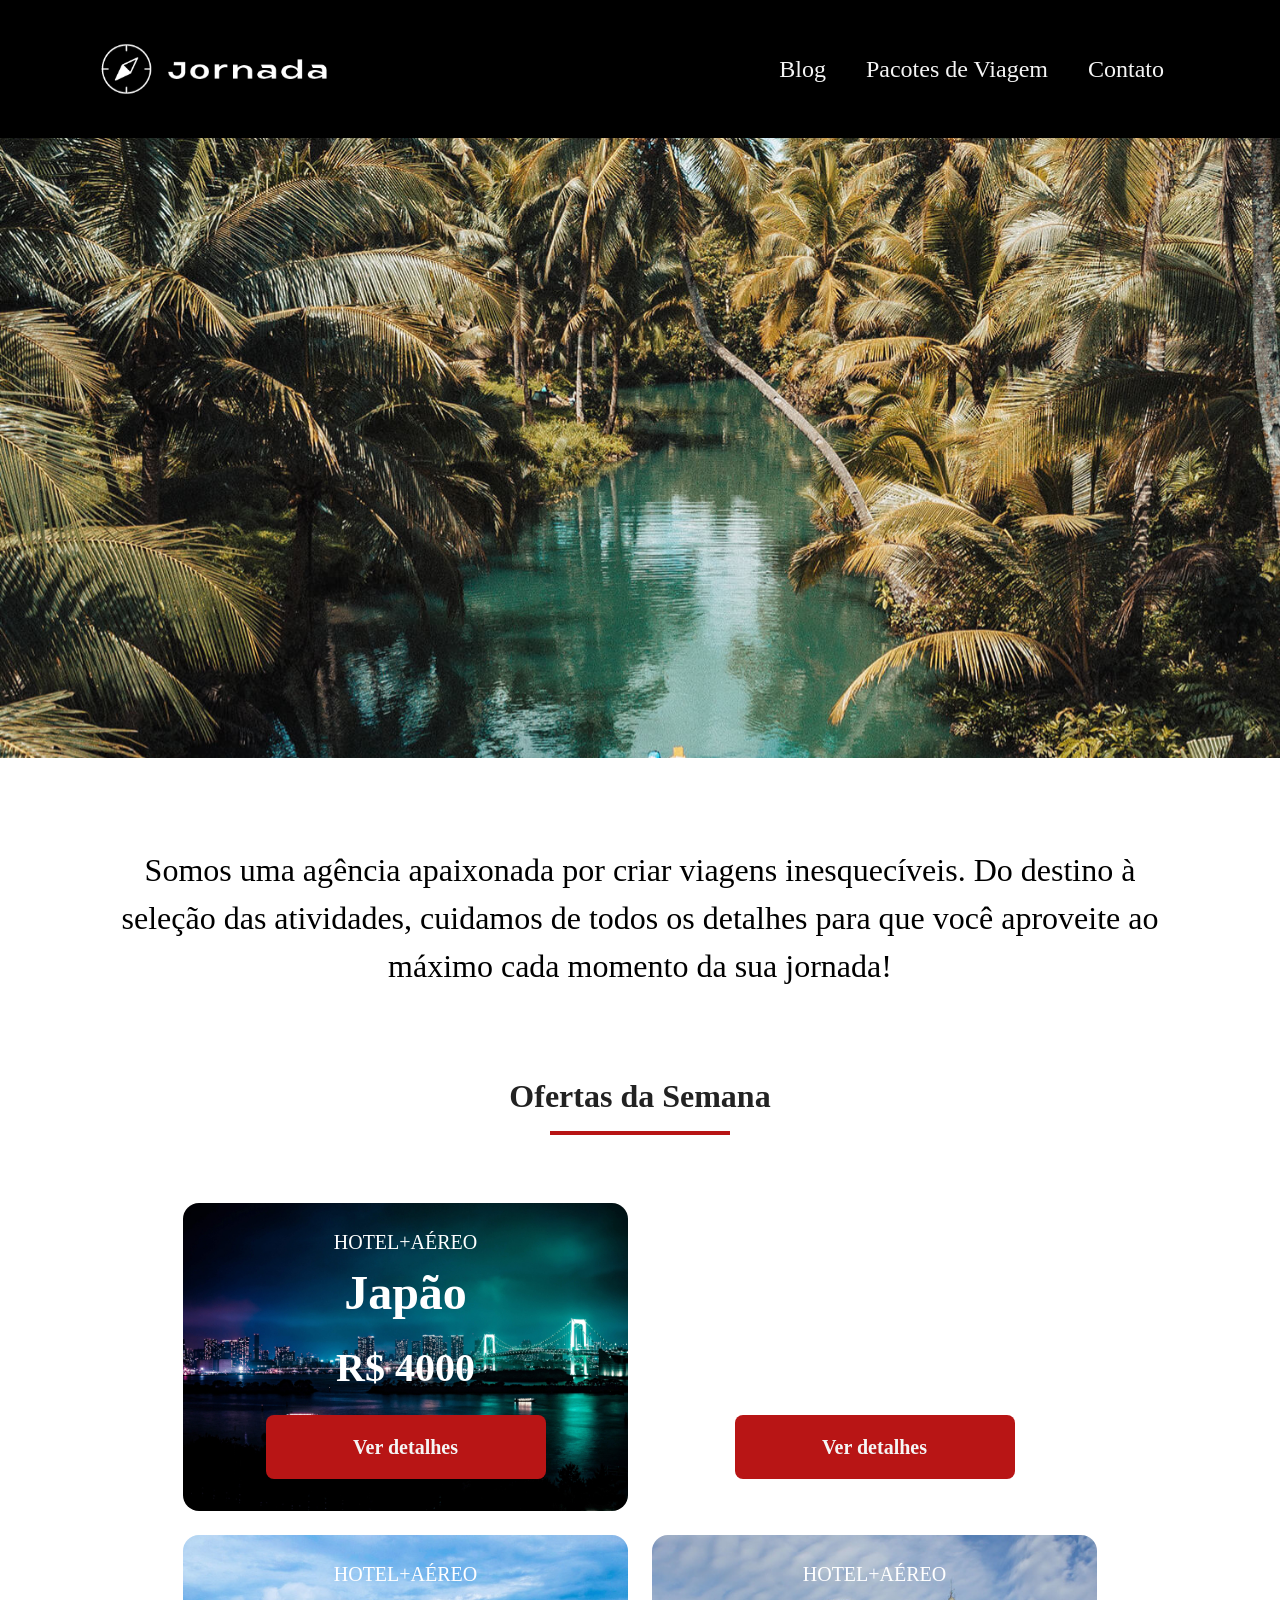
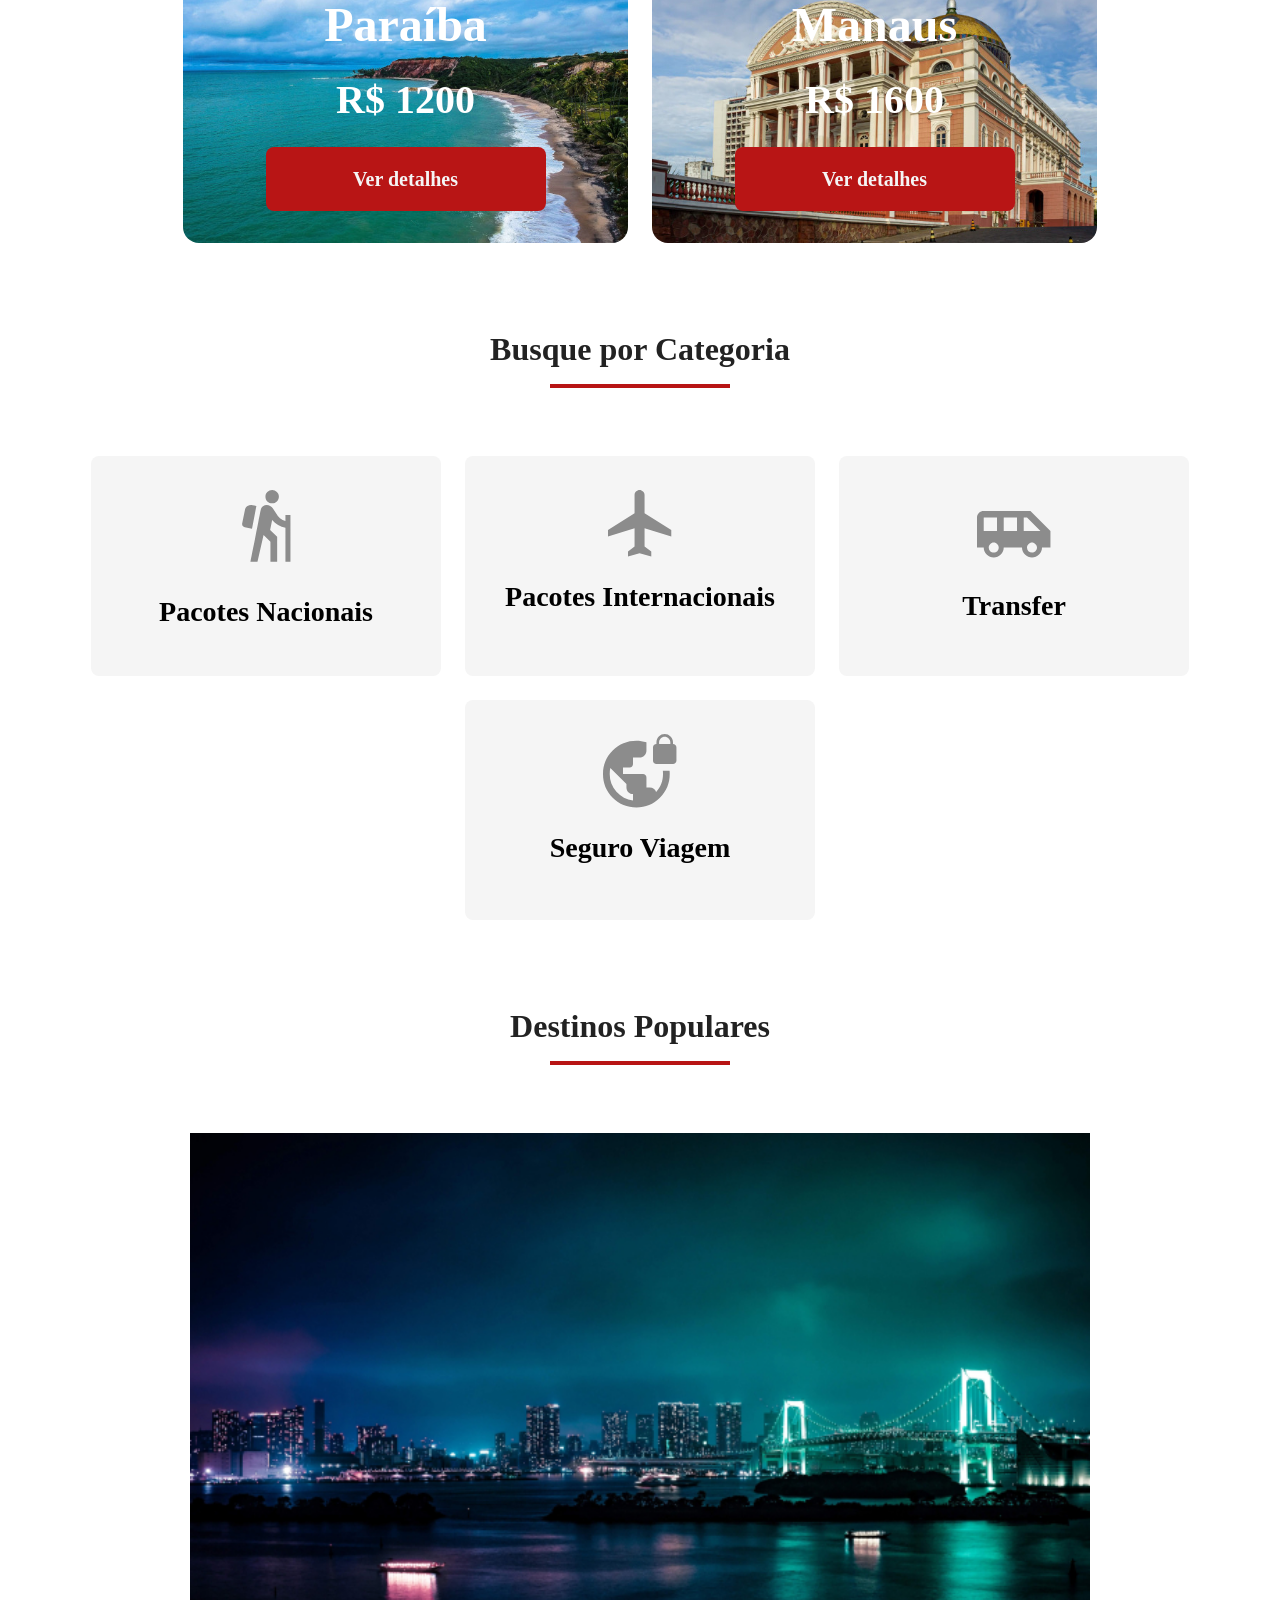
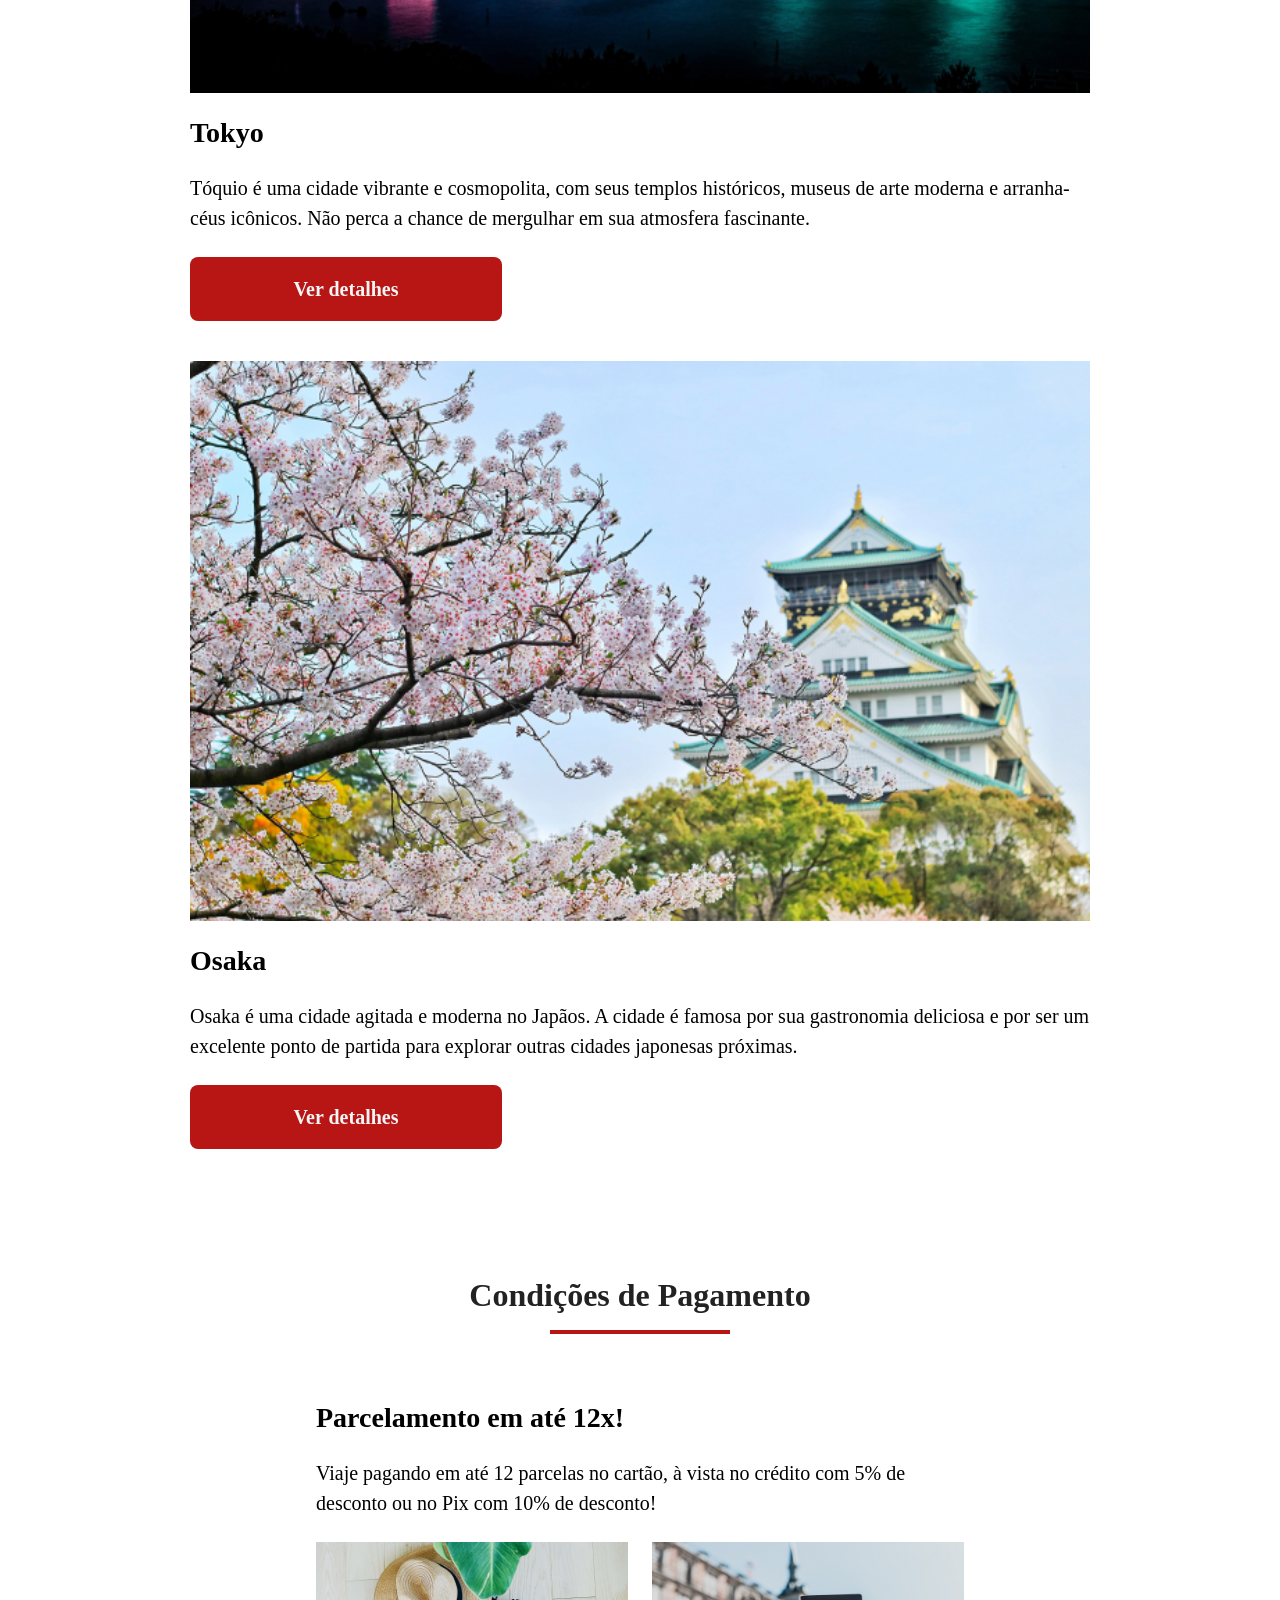
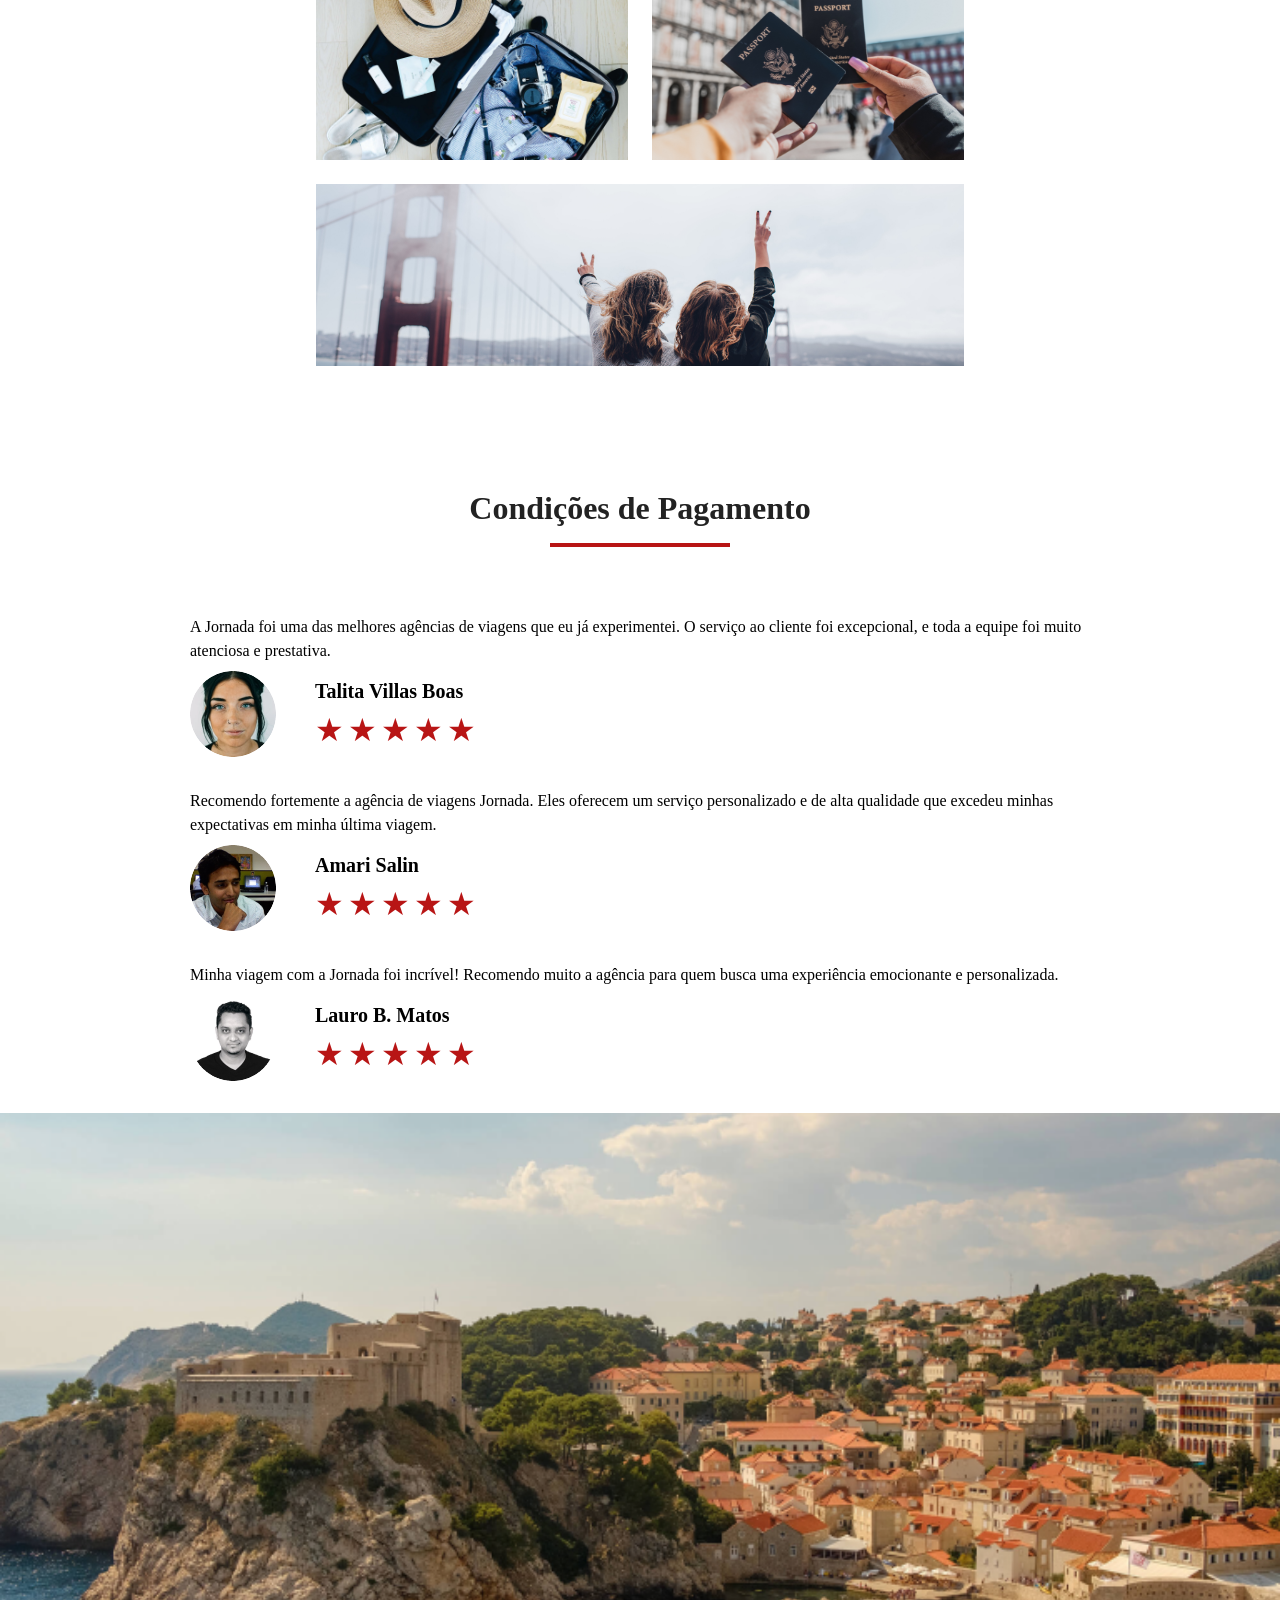
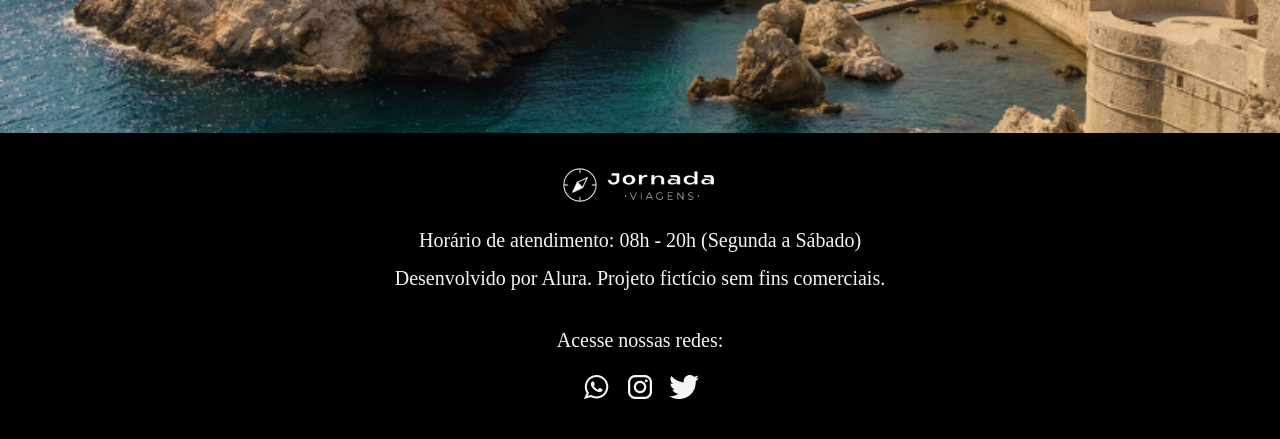
==== index.html @ faf6d20c "Configurado com sucesso sessões de 'destinos da excursão' e 'pagamentos'." ====
<!DOCTYPE html>
<html lang="pt-br">
<head>
    <meta charset="UTF-8">
    <link rel="icon" href="./favicon.svg">
    <meta name="viewport" content="width=device-width, initial-scale=1.0">
    <linK rel="stylesheet" href="./Styles/style.css">
    <meta name="description" content="Jornada viagens, uma agência apaixonada por criar viagens inesquecíveis!">
    <title>Jornada Viagens</title>
</head>
<body>

    <header class="cabecalho">
        <a class="logo" href="#" title="Voltar para a página inicial">
            <img class="logo__img-mobile"src="./assets/Logo/bussola-logo-jornada-viagens.svg" alt="Bússola do logo Jornada Viagens na cor branca">
            <img class="logo__img-desktop"src="./assets/Logo/Logo-preta.svg" alt="Bússola do logo Jornada Viagens na cor branca">
        </a>
        <div class="navegacao-menu">
            <label for="menu">
                <img src="./assets/Menu/menu-hamburger.svg" alt="Menu hamburguer">
            </label>
            <input id="menu" type="checkbox" hidden>
            <nav class="navegacao-menu__lista">
                <ul class="navegacao-menu__lista__list-links">
                    <li><a href="#" title="Acessar Blog">Blog</a></li>
                    <li><a href="pacote-viagem.html" title="Acessar Pacote de Viagens">Pacotes de Viagem</a></li>
                    <li><a href="#" title="Acessar Página de Contato">Contato</a></li>
                </ul>
            </nav>
        </div>
    </header>

    <main>
       
        <section class="hero">
            <div class="back-img"></div>
            <h2 class="description-default">Somos uma agência apaixonada por criar viagens inesquecíveis. Do destino à seleção das atividades, cuidamos de todos os detalhes para que você aproveite ao máximo cada momento da sua jornada!</h2>
        </section>

        <section class="ofertas">
            <div class="section-title">
                <h2>Ofertas da Semana</h2>
                <hr class="red-line">
            </div>    
            <div class="card-de-ofertas card-functions">
                <article class="card card-japao">
                    <header>
                        <p class="description-default">HOTEL+AÉREO</p>
                    </header>
                    <section class="title-default">
                        <h3>Japão</h3>
                        <span>R$ 4000</span>
                    </section> 
                    <footer>
                        <a href="#" class="button" title="Ver mais detalhes da oferta semanal para Japão">Ver detalhes</a>
                    </footer>
                </article>

                <article class="card card-san-andreas"> 
                    <header>
                        <p class="description-default">HOTEL+AÉREO</p>
                    </header>
                    <section class="title-default">
                        <h3>San Andreas</h3>
                        <span>R$ 3000</span>
                    </section>
                    <footer>
                        <a href="#" class="button" title="Ver mais detalhes da oferta semanal para San Andreas">Ver detalhes</a>
                    </footer>
                </article>

                <article class="card card-paraiba"> 
                    <header>
                        <p class="description-default">HOTEL+AÉREO</p>
                    </header>
                    <section class="title-default">
                        <h3>Paraíba</h3>
                        <span>R$ 1200</span>
                    </section>
                    <footer>
                        <a href="#" class="button" title="Ver mais detalhes da oferta semanal para Paraíba">Ver detalhes</a>
                    </footer>
                </article>

                <article class="card card-manaus"> 
                    <header>
                        <p class="description-default">HOTEL+AÉREO</p>
                    </header>
                    <section class="title-default">
                        <h3>Manaus</h3>
                        <span>R$ 1600</span>
                    </section>
                    <footer>
                        <a href="#" class="button" title="Ver mais detalhes da oferta semanal para Manaus">Ver detalhes</a>
                    </footer>
                </article>
            </div>
        </section>

        <section class="sessao-categorias">
            <div class="section-title">
                <h2 class="quebra-de-linha">Busque por Categoria</h2>
                <hr class="red-line">
            </div>
            <div class="categorias card-functions">
                <a href="#" class="buscar" title="Filtrar por pacotes nacionais">
                    <img class="buscar_icone buscar_icone-nacional"src="/assets/icone-pacotes/icone-pacotes-nacionais.svg" alt="Icone categoria pacotes nacionais">
                    <h3 class="title-default buscar_pacote">Pacotes Nacionais</h3>
                </a>

                <a href="#" class="buscar" title="Filtrar por pacotes internacionais">
                    <img class="buscar_icone" src="/assets/icone-pacotes/icone-pacotes-internacionais.svg" alt="Icone categoria pacotes internacionais">
                    <h3 class="title-default">Pacotes Internacionais</h3>
                </a>

                <a href="#" class="buscar" title="Filtrar por pacotes transfer">
                    <img class="buscar_icone buscar_icone-transfer" src="/assets/icone-pacotes/icone-transfer.svg" alt="Icone categoria pacotes transfer">
                    <h3 class="title-default">Transfer</h3>
                </a>

                <a href="#" class="buscar" title="Filtrar por pacotes transfer">
                    <img class="buscar_icone"src="/assets/icone-pacotes/icone-seguro-viagem.svg" alt="Icon categoria pacotes seguro de viagem">
                    <h3 class="title-default">Seguro Viagem</h3>
                </a>
            </div>
        </section>  

        <section class="sessao-destino">
            <div class="titulo-destino section-title">
                <h2>Destinos Populares</h2>
                <hr class="red-line">
            </div>
            <div class="destinos-favoritos screen-size">
                <article class="destino">
                    <header>
                        <div class="destino_imagem destino_imagem-tokyo screen-size"></div>
                        <h3 class="title-default destino_titulo">Tokyo</h3>
                    </header>
                    <section>
                        <p class="description-default destino_descricao">Tóquio é uma cidade vibrante e cosmopolita, com seus templos históricos, museus de arte moderna e arranha-céus icônicos. Não perca a chance de mergulhar em sua atmosfera fascinante.</p>
                    </section>
                    <footer>
                        <a class="button destino_botao" href="#" title="Ver detalhes do destino popular: Tóquio">Ver detalhes</a>
                    </footer>
                </article>
                <article class="destino">
                    <header>
                        <div class="destino_imagem destino_imagem-osaka screen-size"></div>
                        <h3 class="title-default destino_titulo">Osaka</h3>
                    </header>
                    <section>
                        <p class="description-default destino_descricao">Osaka é uma cidade agitada e moderna no Japãos. A cidade é famosa por sua gastronomia deliciosa e por ser um excelente ponto de partida para explorar outras cidades japonesas próximas.</p>
                    </section>
                    <footer>
                        <a class="button destino_botao" href="#" title="Ver detalhes do destino popular: Osaka">Ver detalhes</a>
                    </footer>
                </article>          
            </div>
        </section>
        
        <section class="formas-de-pagamento">
            <div class="titulo-condicoes section-title">
                <h2>Condições de Pagamento</h2>
                <hr class="red-line">
            </div>
            <div class="divisao screen-size">
                <div class="info-condicoes">
                    <h3 class="title-default condicoes_titulo">
                        Parcelamento em até 12x!
                    </h3>
                    <p class="description-default condicoes_descricao">Viaje pagando em até 12 parcelas no cartão, à vista no crédito com 5% de desconto ou no Pix com 10% de desconto! </p>
                </div >
                <div class="conteudo-imagem">
                    <div class="formas-imagens imagem-malas"></div>
                    <div class="formas-imagens imagem-passaporte"></div>
                    <div class="imagem-vista"></div>
                </div>
            </div>
        </section>

        <section class="depoimentos">
            <div class="titulo-depoimentos section-title">
                <h2>Condições de Pagamento</h2>
                <hr class="red-line">
            </div>
            <div class="sessao-feedback screen-size">
                <article class="sessao-feedback-comentario">
                    <header>
                        <p class="description-default">A Jornada foi uma das melhores agências de viagens que eu já experimentei. O serviço ao cliente foi excepcional, e toda a equipe foi muito atenciosa e prestativa.</p>
                    </header>
                    <footer class="perfil-cliente"> 
                        <img class="avatar" src="/img/icone-avaliações/Talita.png" alt="Avatar do cliente 1 que realizou a avaliação">
                        <div>
                            <h3 class="title-default">Talita Villas Boas</h3>
                            <div class="notas">
                                <span class="stars">★</span>
                                <span class="stars">★</span>
                                <span class="stars">★</span>
                                <span class="stars">★</span>
                                <span class="stars">★</span>
                            </div>
                        </div>
                    </footer>
                </article>
                <article class="sessao-feedback-comentario">
                    <header>
                        <p class="description-default">Recomendo fortemente a agência de viagens Jornada. Eles oferecem um serviço personalizado e de alta qualidade que excedeu minhas expectativas em minha última viagem.</p>
                    </header>
                    <footer class="perfil-cliente"> 
                        <img class="avatar" src="/img/icone-avaliações/Amari.png" alt="Avatar do cliente 2 que realizou a avaliação">
                        <div>
                            <h3 class="title-default">Amari Salin</h3>
                            <div class="notas">
                                <span class="stars">★</span>
                                <span class="stars">★</span>
                                <span class="stars">★</span>
                                <span class="stars">★</span>
                                <span class="stars">★</span>
                            </div>
                        </div>
                    </footer>
                </article>
                <article class="sessao-feedback-comentario">
                    <header>
                        <p class="description-default">Minha viagem com a Jornada foi incrível! Recomendo muito a agência para quem busca uma experiência emocionante e personalizada.</p>
                    </header>
                    <footer class="perfil-cliente"> 
                        <img class="avatar" src="/img/icone-avaliações/Avatar Lauro.png" alt="Avatar do cliente 3 que realizou a avaliação">
                        <div>
                            <h3 class="title-default">Lauro B. Matos</h3>
                            <div class="notas">
                                <span class="stars">★</span>
                                <span class="stars">★</span>
                                <span class="stars">★</span>
                                <span class="stars">★</span>
                                <span class="stars">★</span>
                            </div>
                        </div>
                    </footer>
                </article>
            </div>
        </section>
    
    </main>

    <footer class="contato">
        <div class="back-img footer-img"></div>
        <div class="screen-size div-teste">
            <article class="informacoes-contato">
                <header class="teste-header">
                    <img class="logo-footer" src="img/Footer/Icones/Logo-branco 1.png" alt="Logo com uma bússola branca e ao lado escrito Jornada Viagens">
                    <p class="description-default informacoes-funcionamento">Horário de atendimento: 08h - 20h (Segunda a Sábado)</p>
                    <p class="description-default informacoes-funcionamento">Desenvolvido por Alura. Projeto fictício sem fins comerciais.</p>
                </header>
                <footer class="redes">
                    <p class="description-default informacoes-funcionamento informacoes-redes">Acesse nossas redes:</p>
                    <div>
                        <a href="#" title="Entrar em contato pelo Whatsapp"><img class="redes-sociais" src="img/Footer/Icones/Whatsapp 1.png" alt="Icone do whatsapp"></a>
                        <a href="#" title="Entrar em contato pelo Instagram"><img class="redes-sociais" src="img/Footer/Icones/Instragam 1.png" alt="Icone do Instagram"></a> 
                        <a href="#" title="Entrar em contato pelo Twitter"><img class="redes-sociais" src="img/Footer/Icones/Twiter 1.png" alt="Icone do Twitter"></a>
                    </div>
                </footer>
            </article>
        </div>
    </footer>
</body>
</html>
---- Styles/style.css ----
@import url(global.css);
@import url(header.css);
@import url(hero.css);
@import url(ofertas.css);
@import url(categorias.css);
@import url(destinos.css);
@import url(pagamentos.css);
@import url(depoimentos.css);
@import url(footer.css);
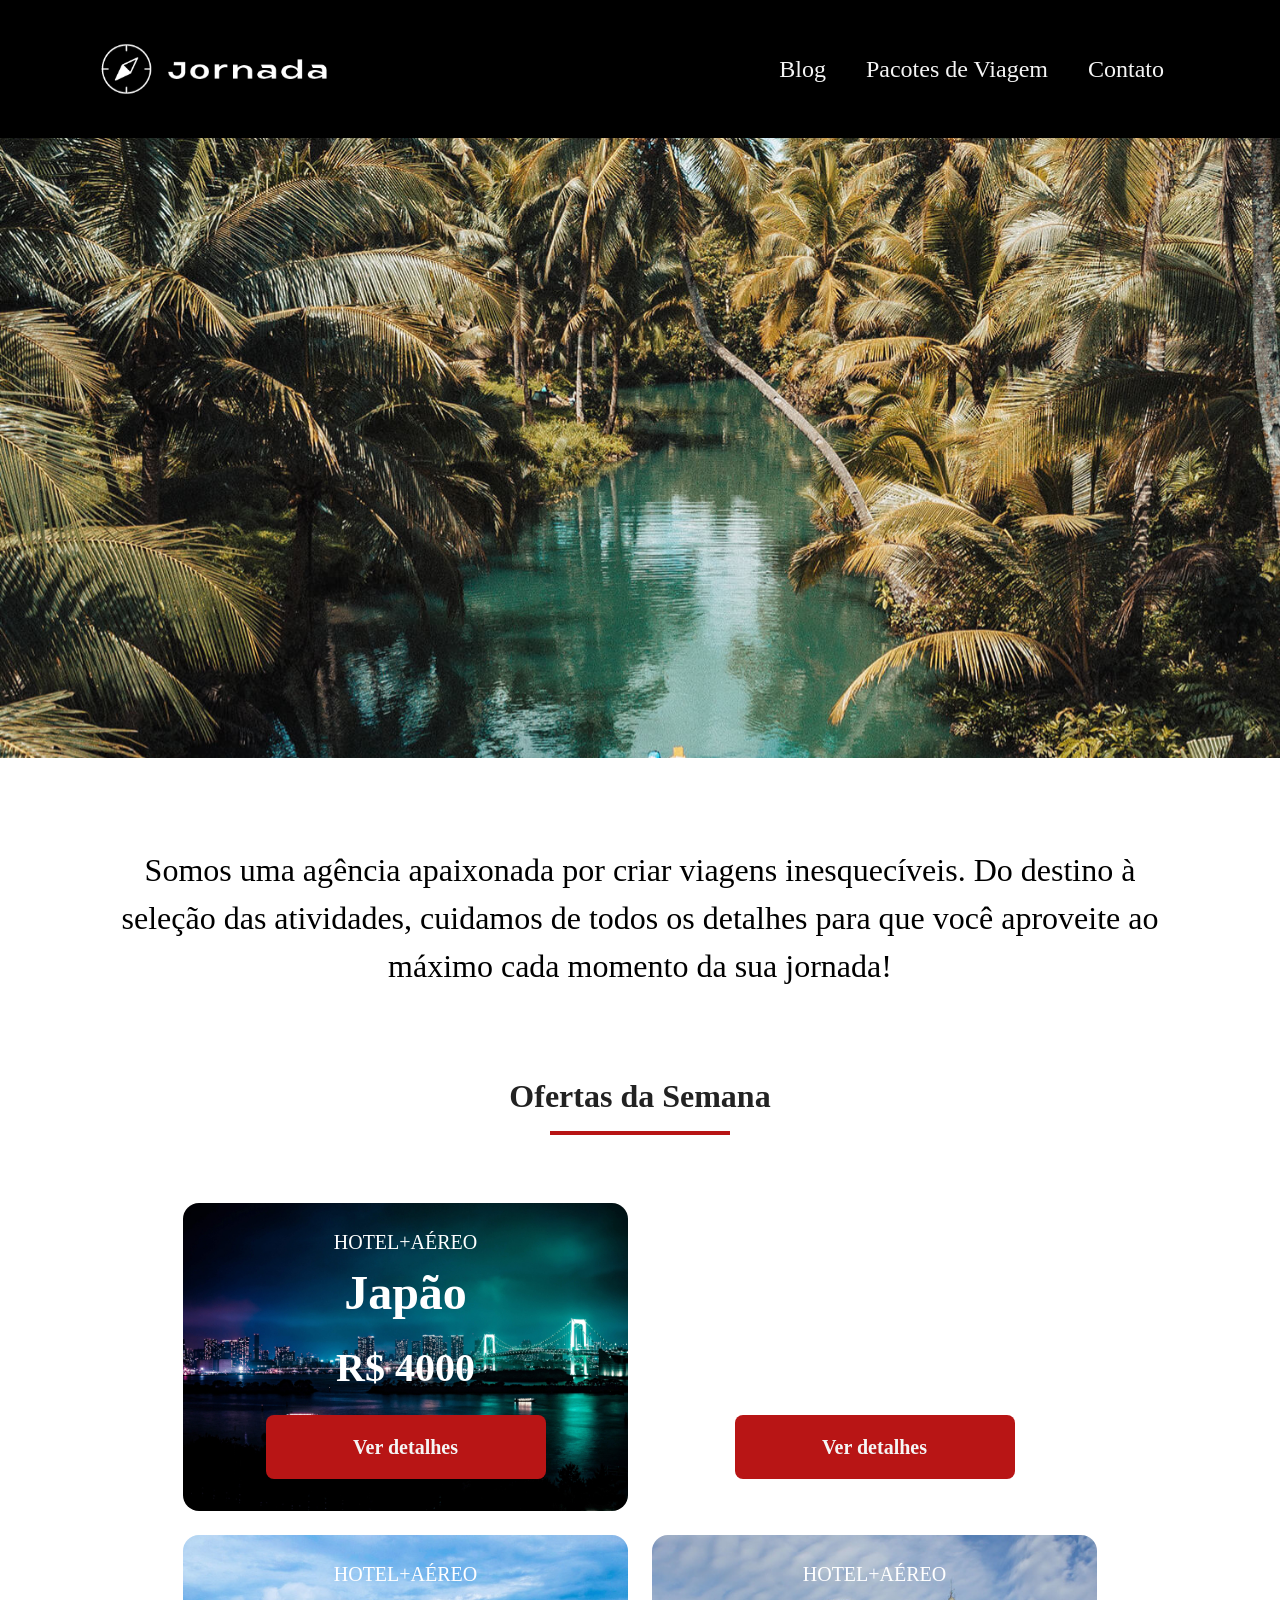
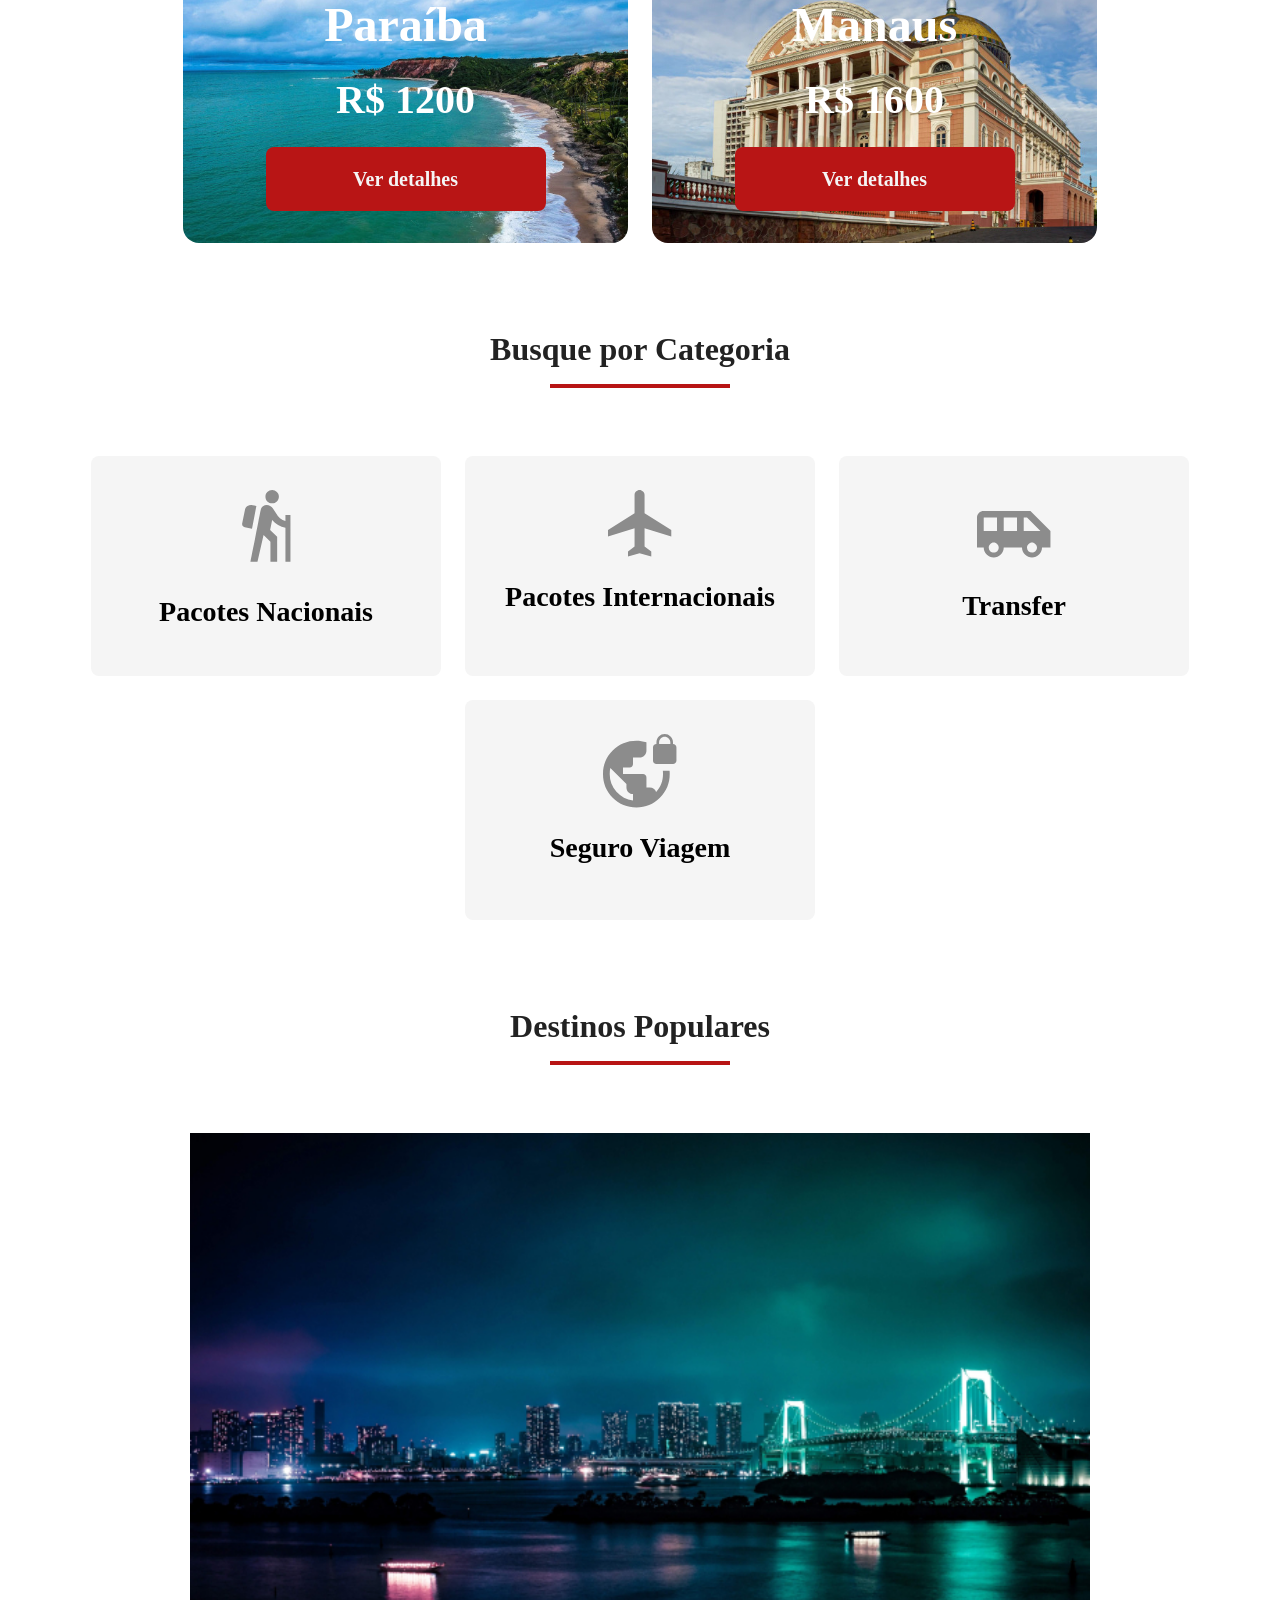
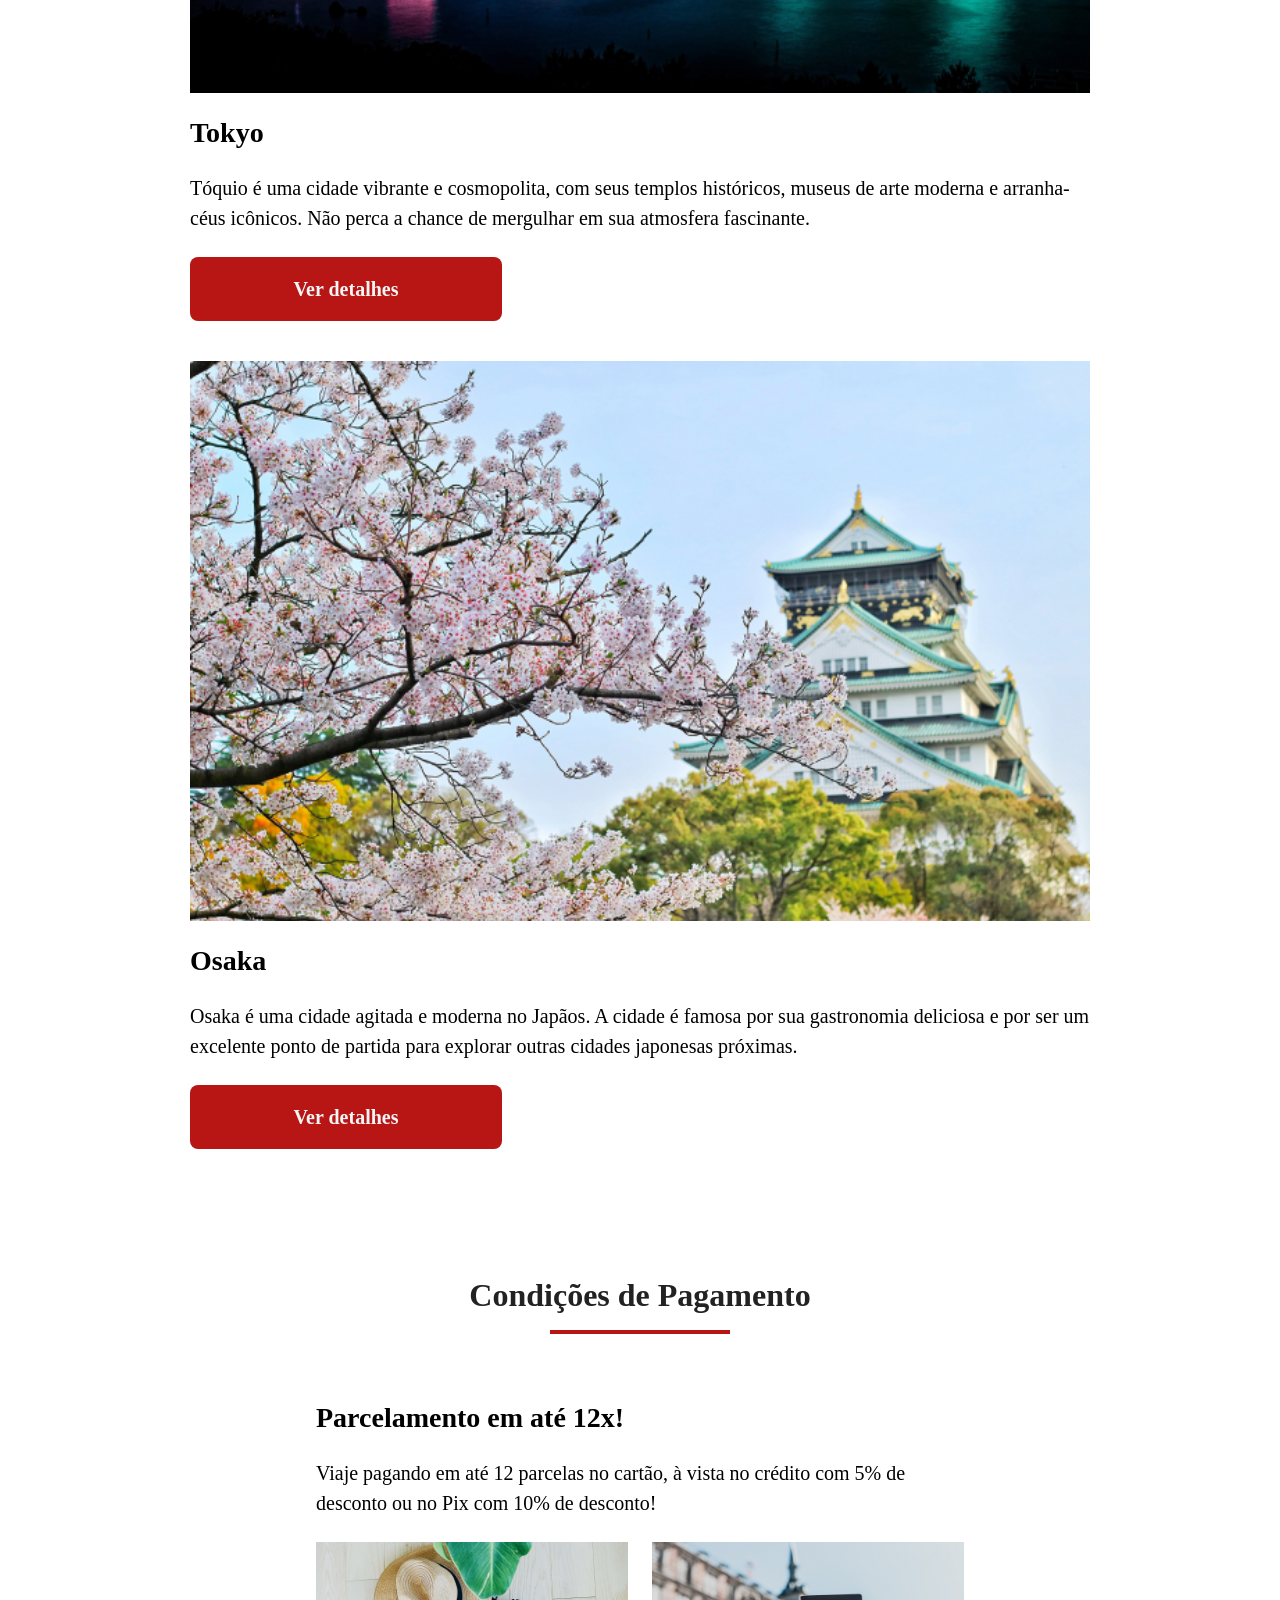
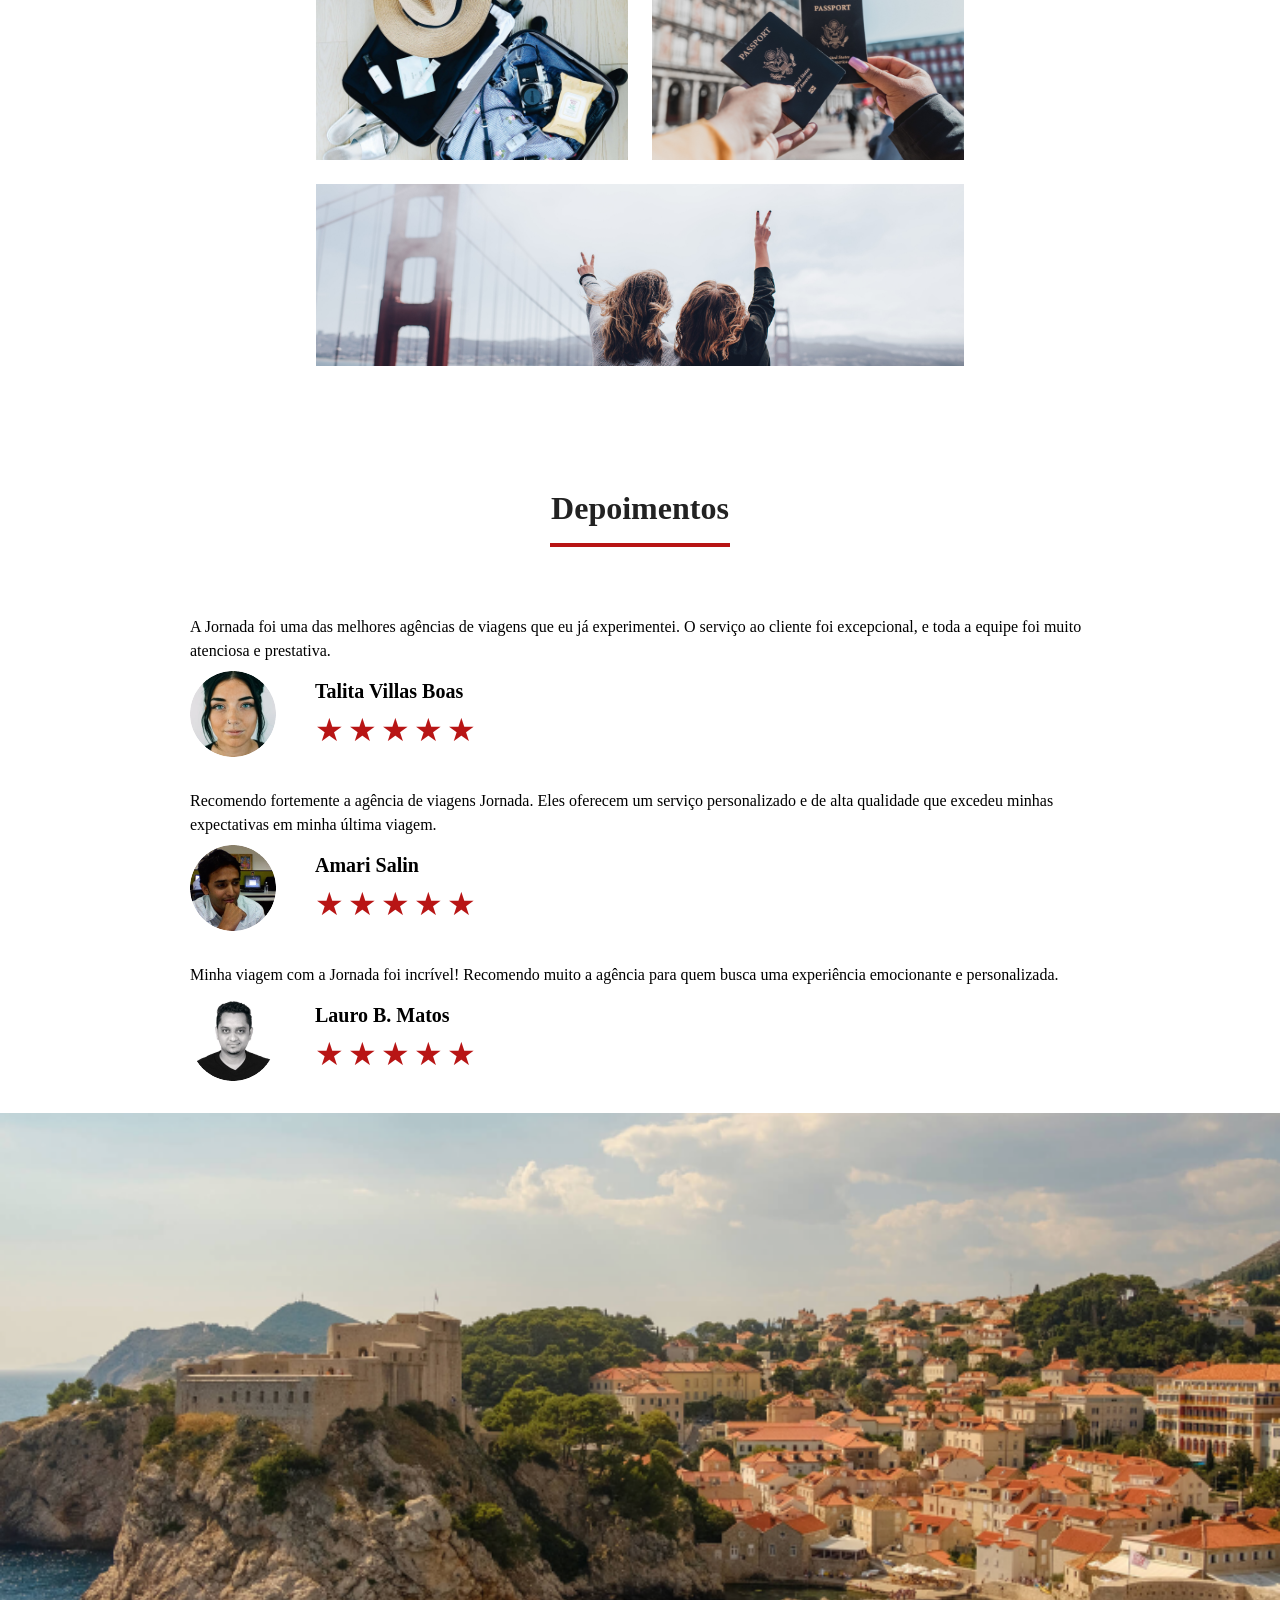
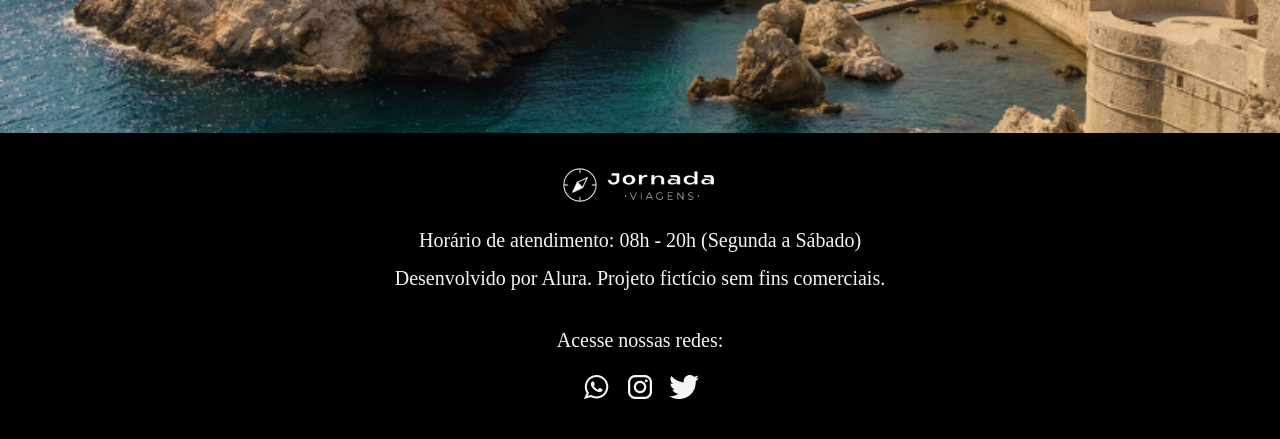
==== commit eb2ec691: "Adiciona depoimentos e footer" ====
--- a/index.html
+++ b/index.html
@@ -180,7 +180,7 @@
 
         <section class="depoimentos">
             <div class="titulo-depoimentos section-title">
-                <h2>Condições de Pagamento</h2>
+                <h2>Depoimentos</h2>
                 <hr class="red-line">
             </div>
             <div class="sessao-feedback screen-size">
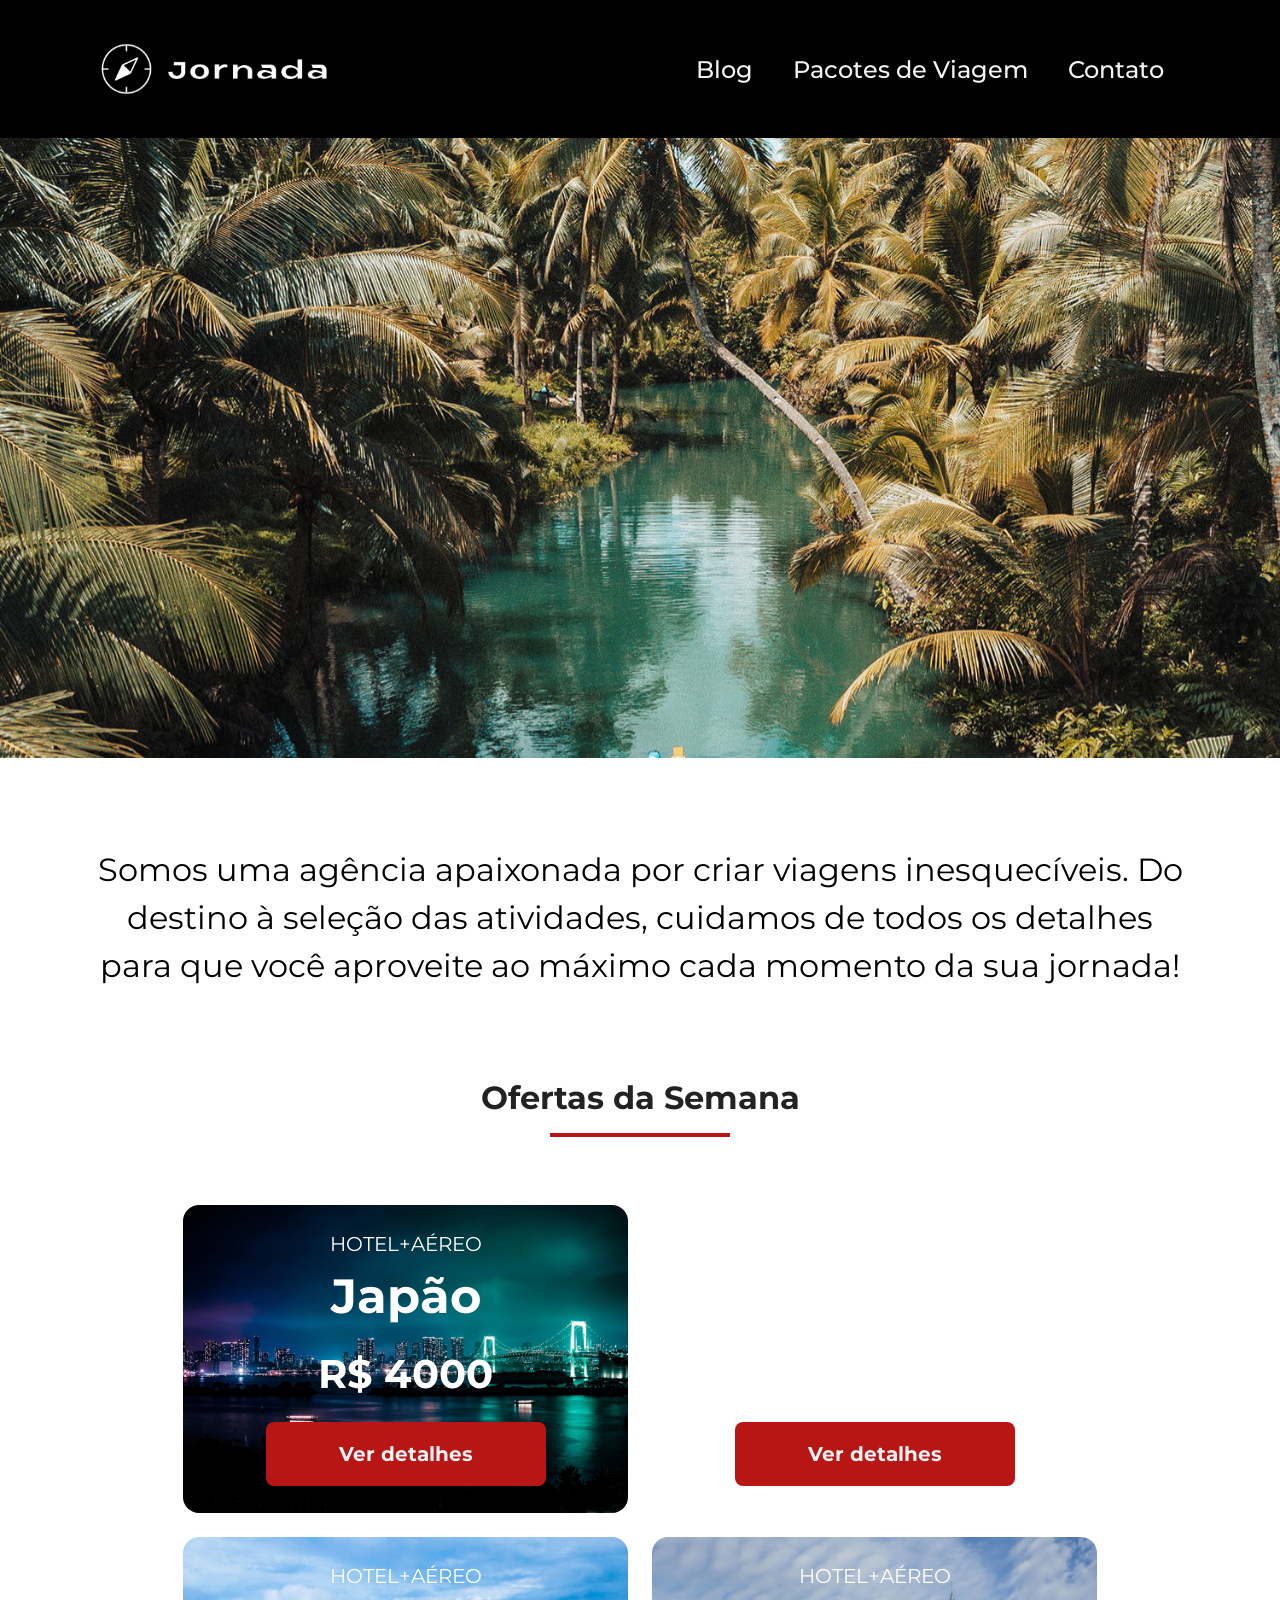
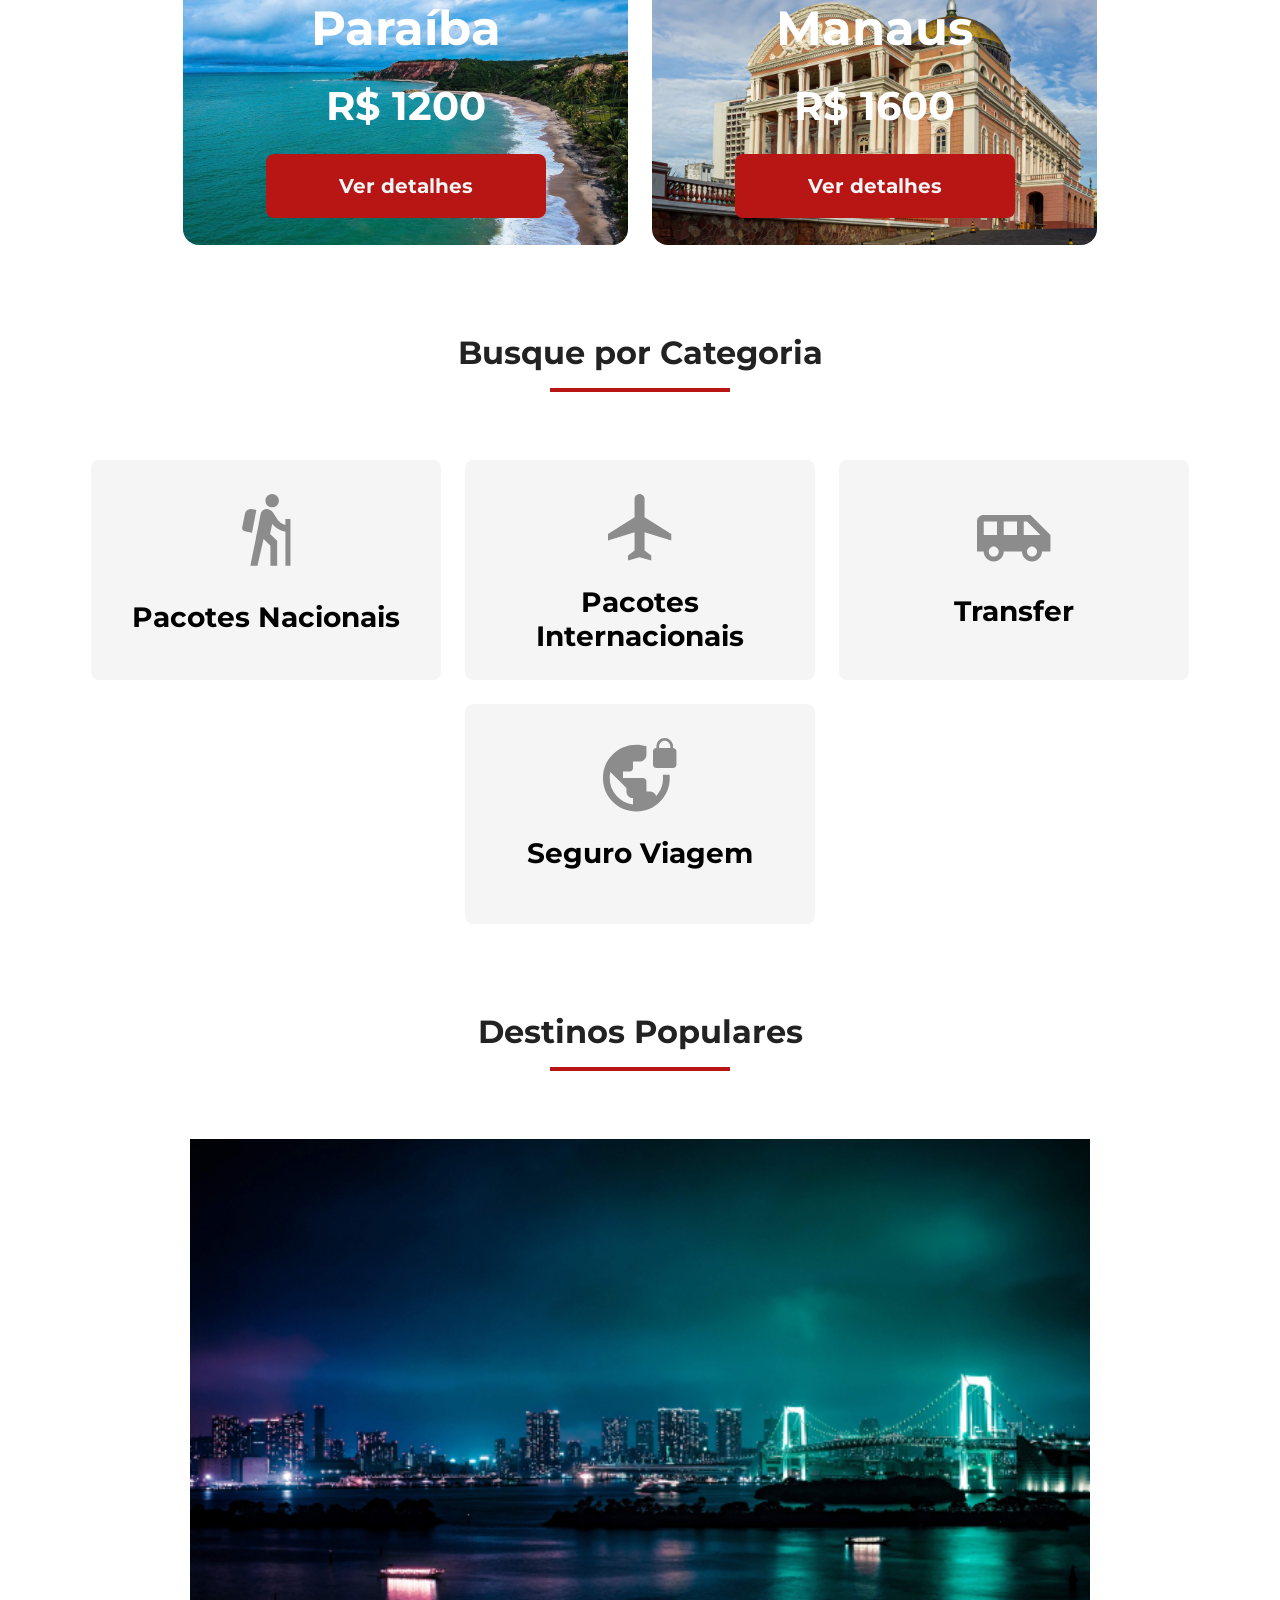
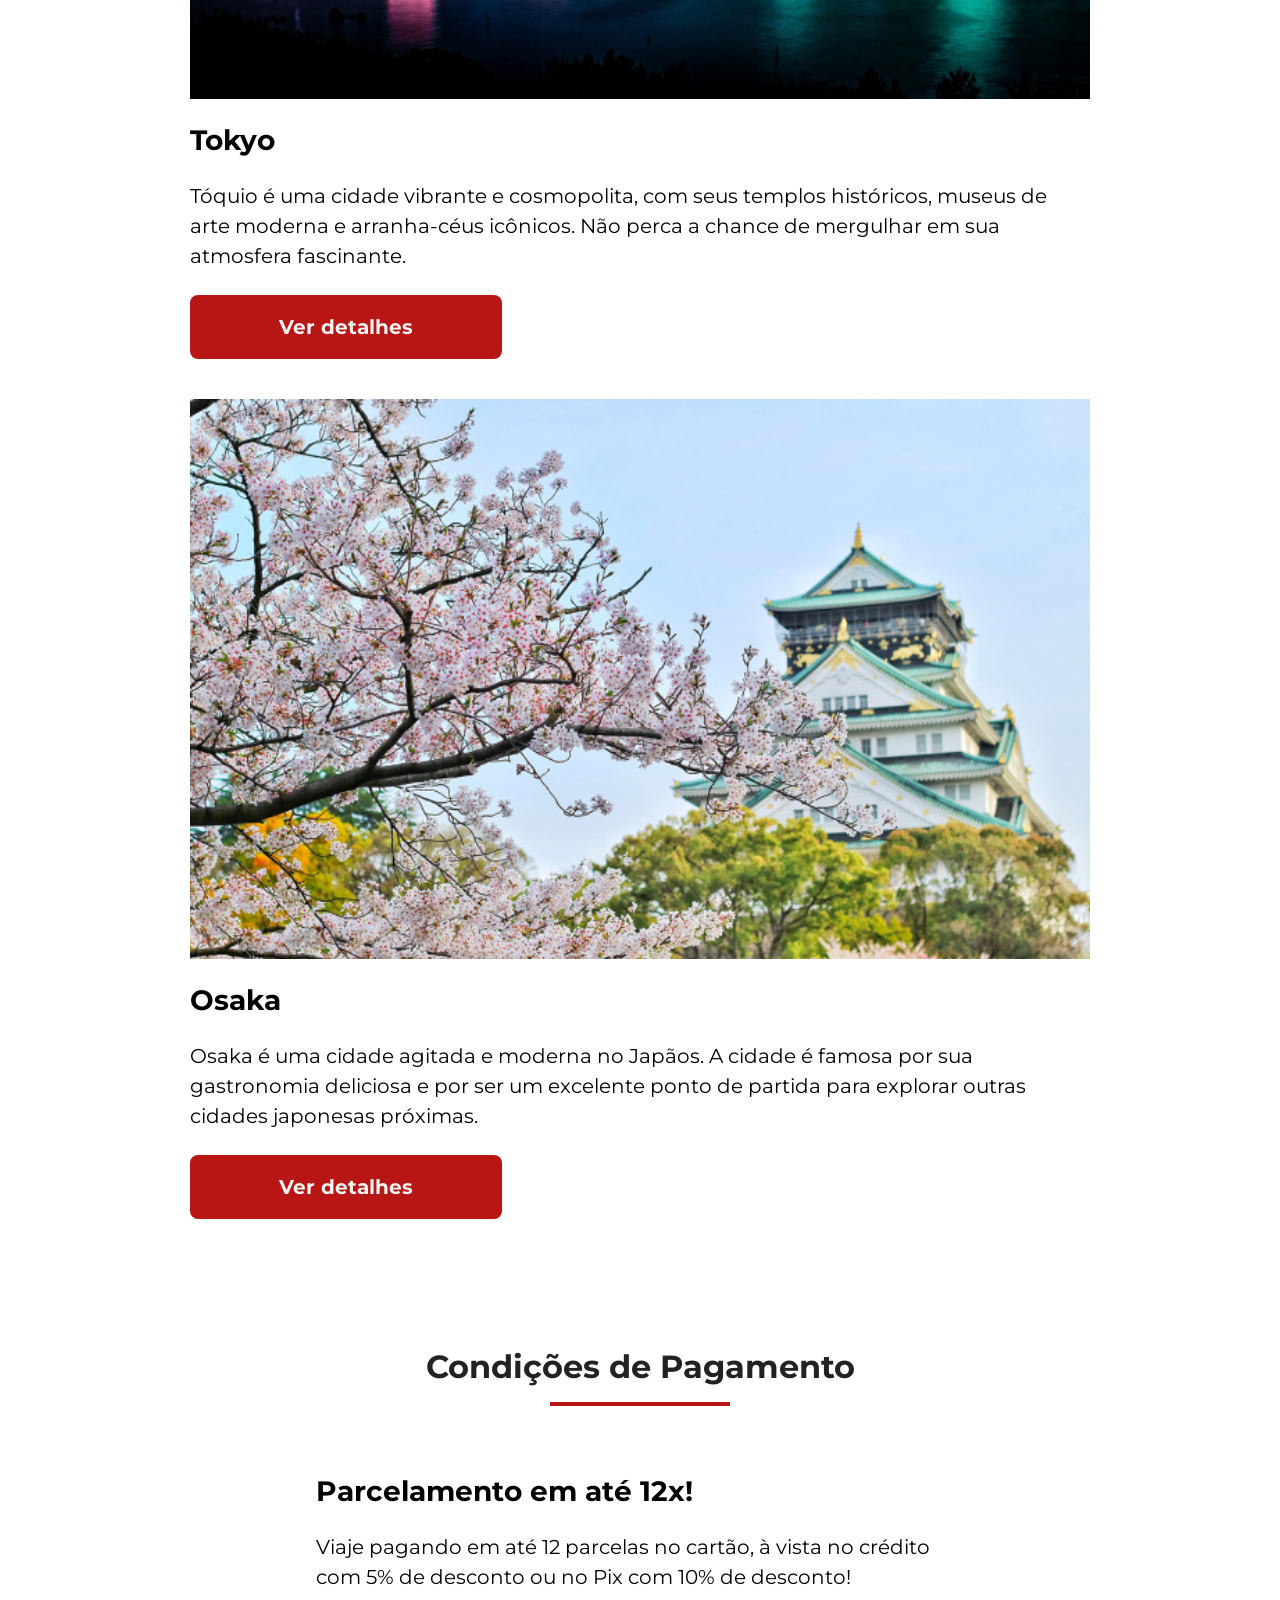
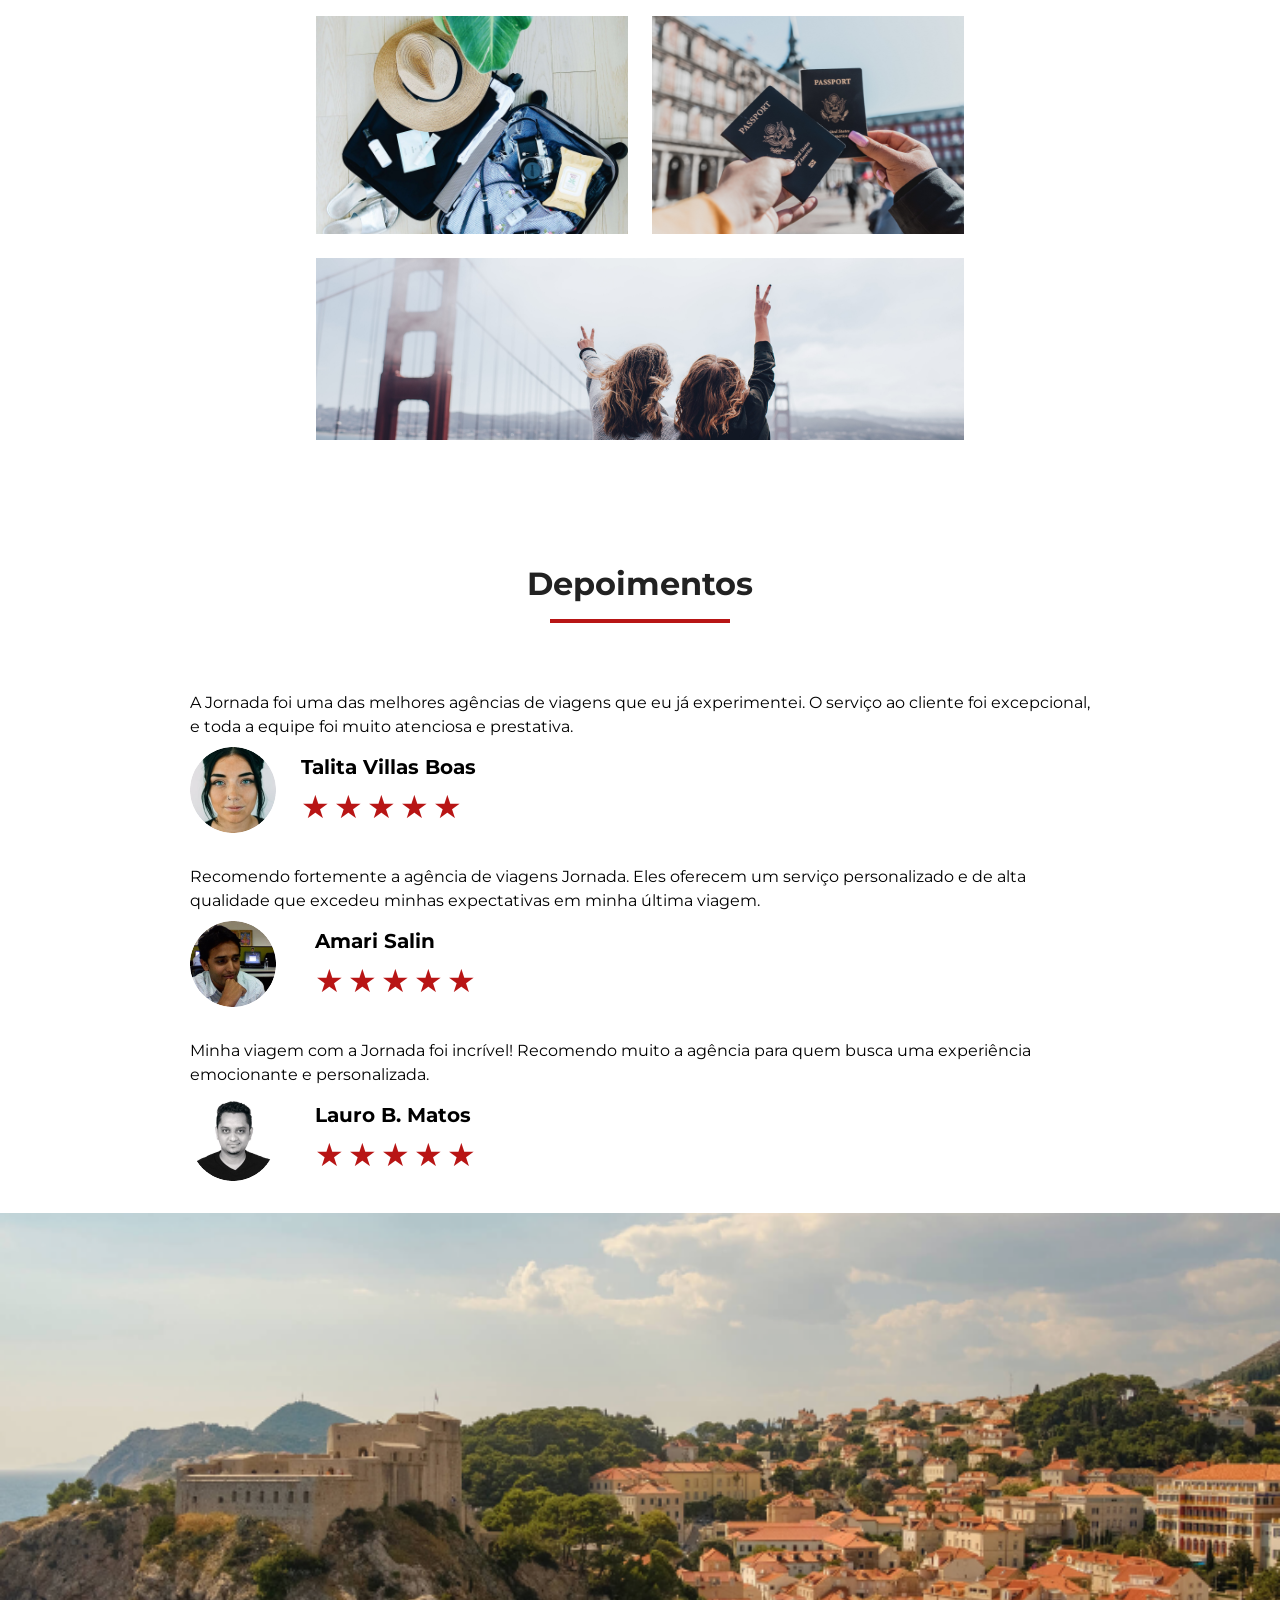
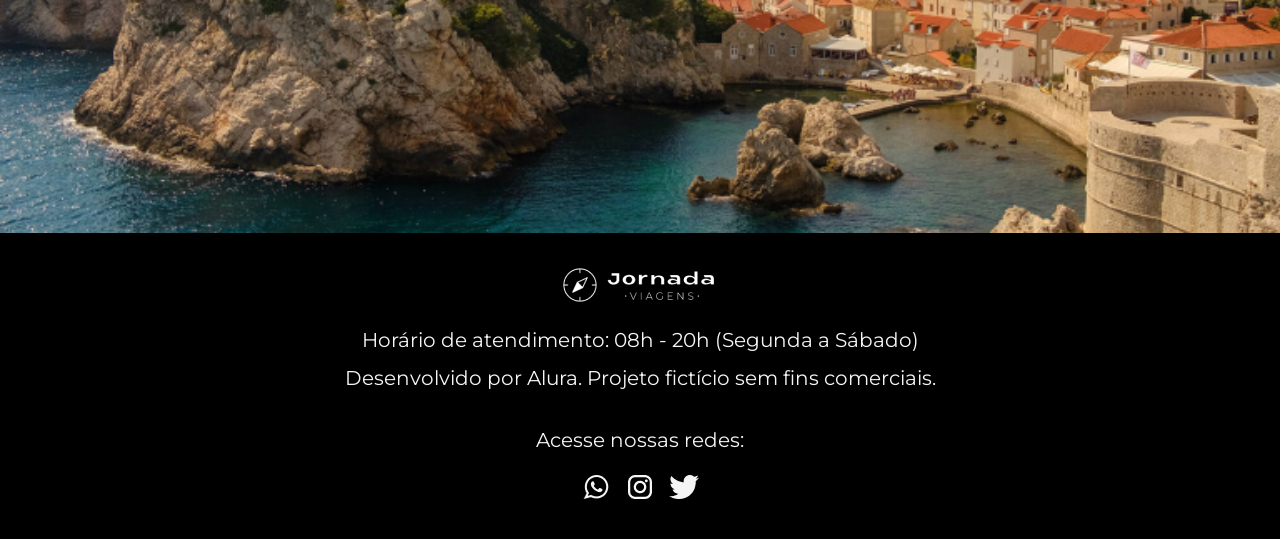
==== commit 3ab1c1c0: "Resolvendo acessibilidade e SEO" ====
--- a/index.html
+++ b/index.html
@@ -34,7 +34,7 @@
        
         <section class="hero">
             <div class="back-img"></div>
-            <h2 class="description-default">Somos uma agência apaixonada por criar viagens inesquecíveis. Do destino à seleção das atividades, cuidamos de todos os detalhes para que você aproveite ao máximo cada momento da sua jornada!</h2>
+            <h2 class="hero-main description-default">Somos uma agência apaixonada por criar viagens inesquecíveis. Do destino à seleção das atividades, cuidamos de todos os detalhes para que você aproveite ao máximo cada momento da sua jornada!</h2>
         </section>
 
         <section class="ofertas">
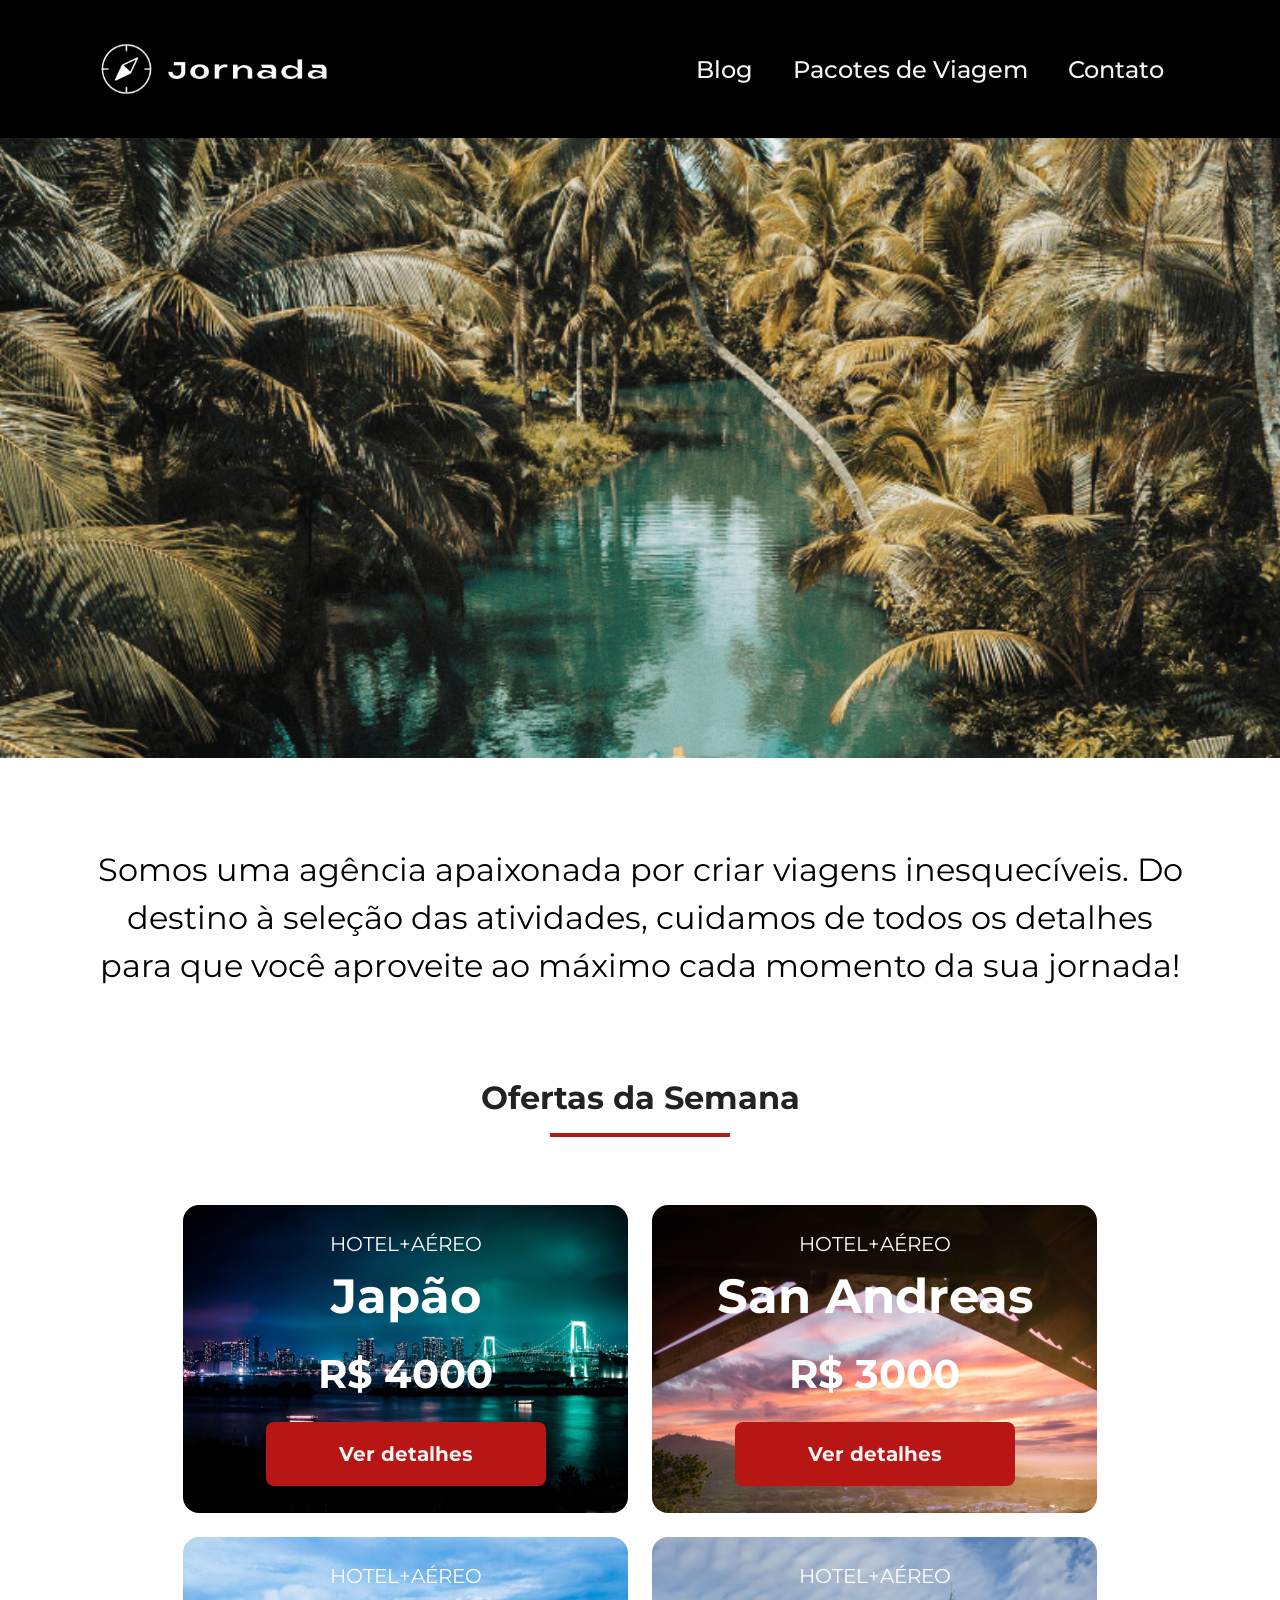
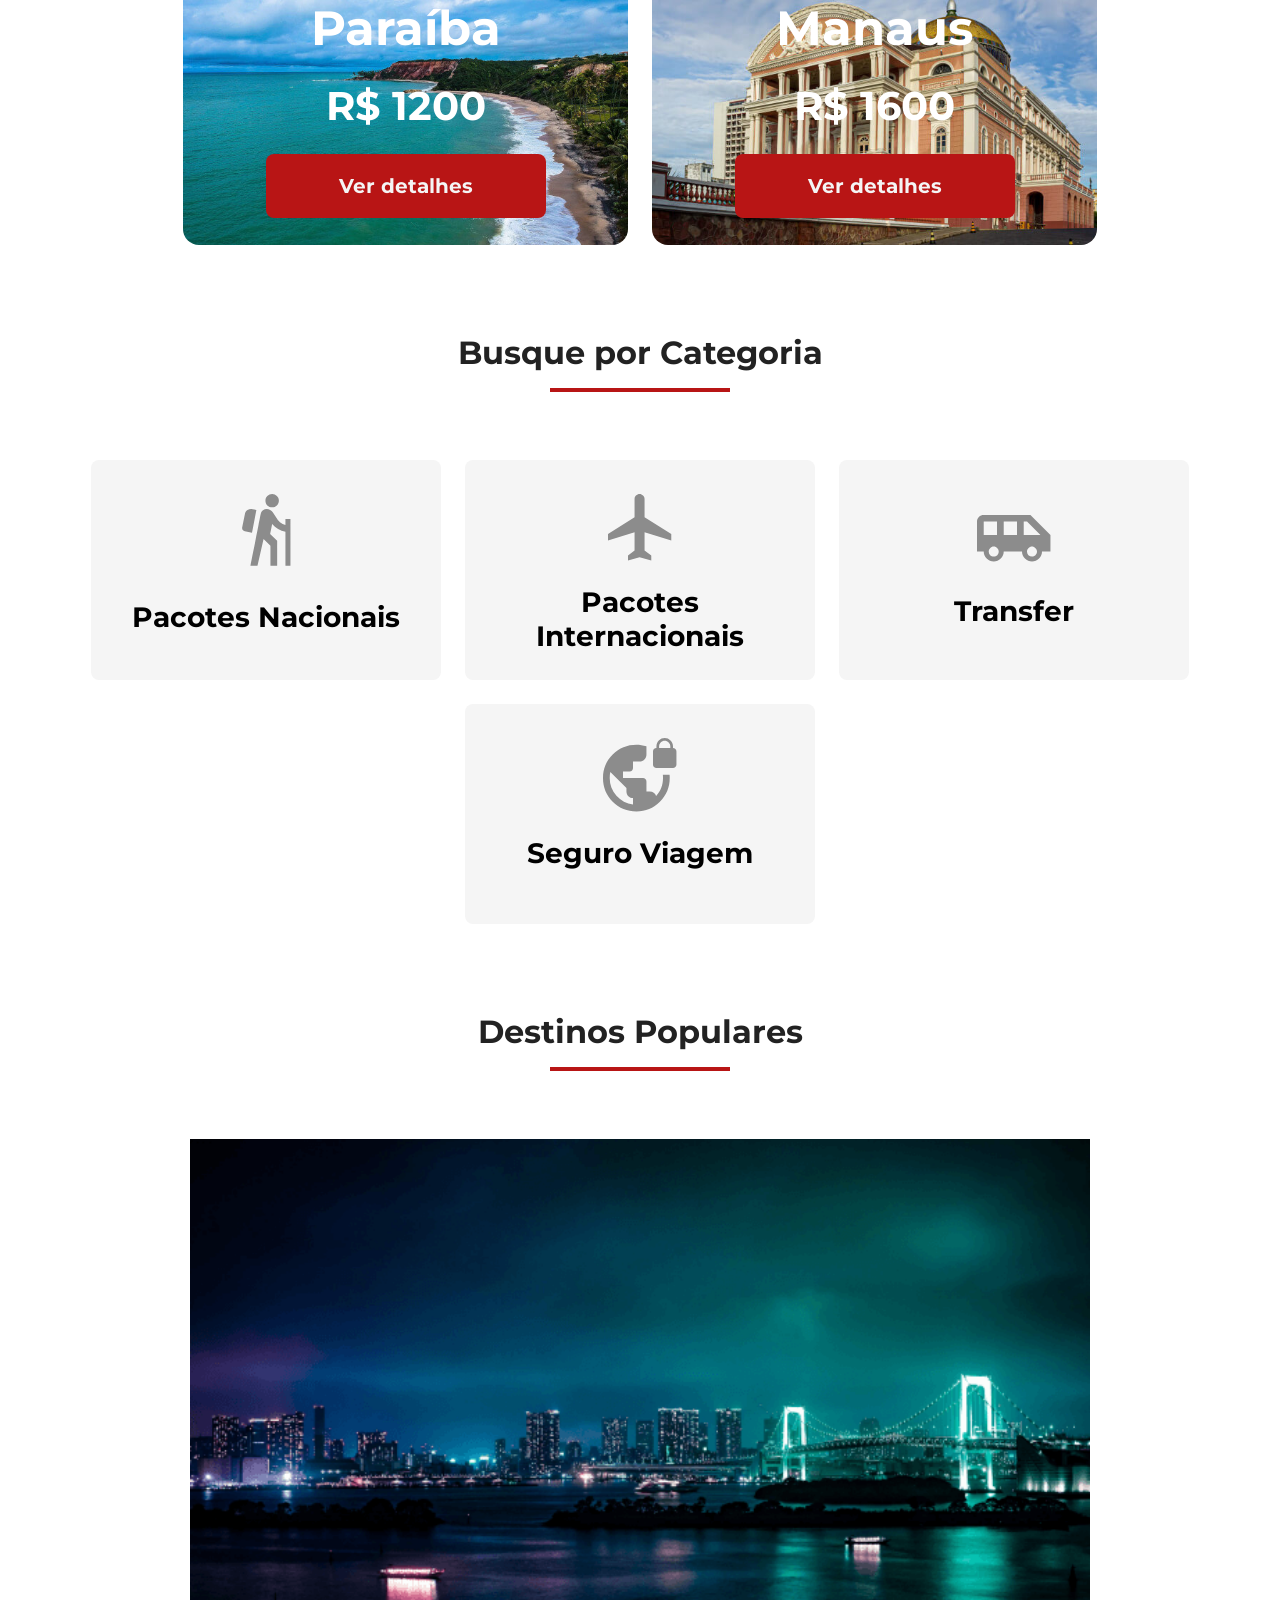
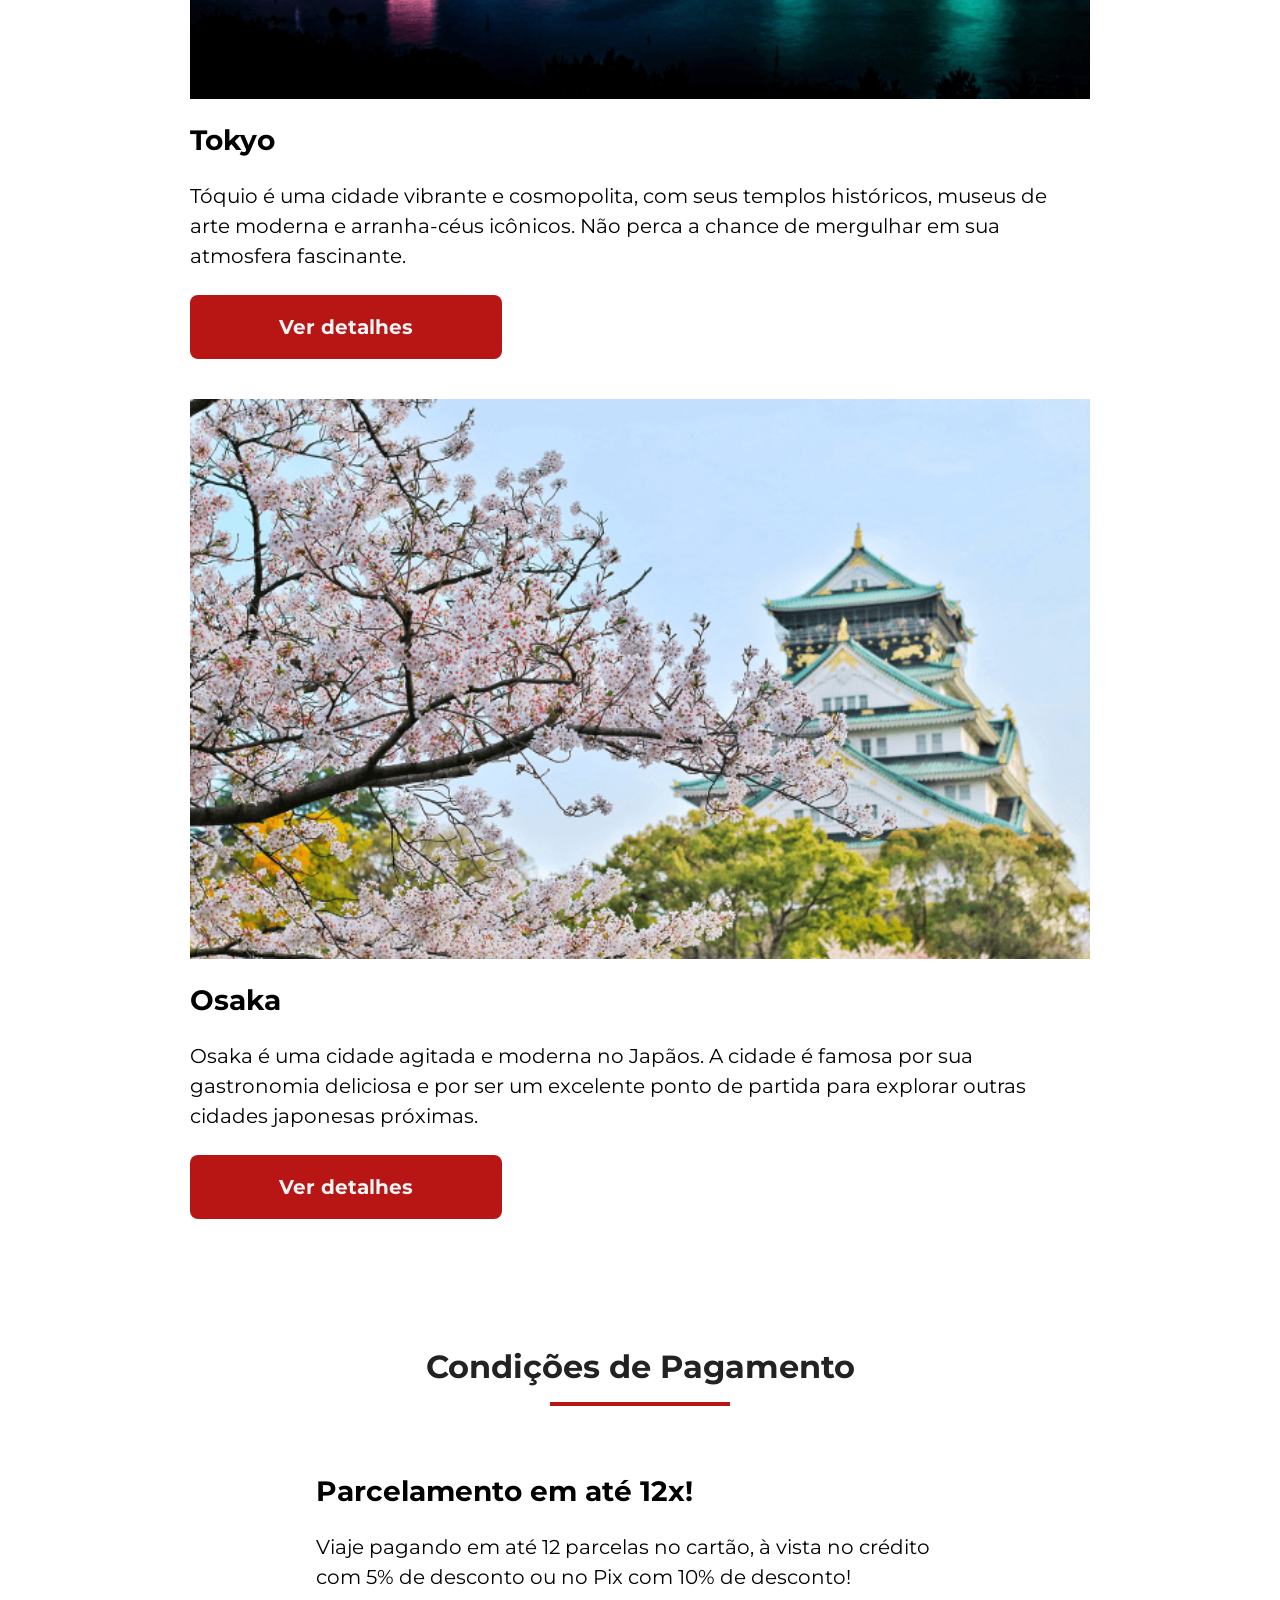
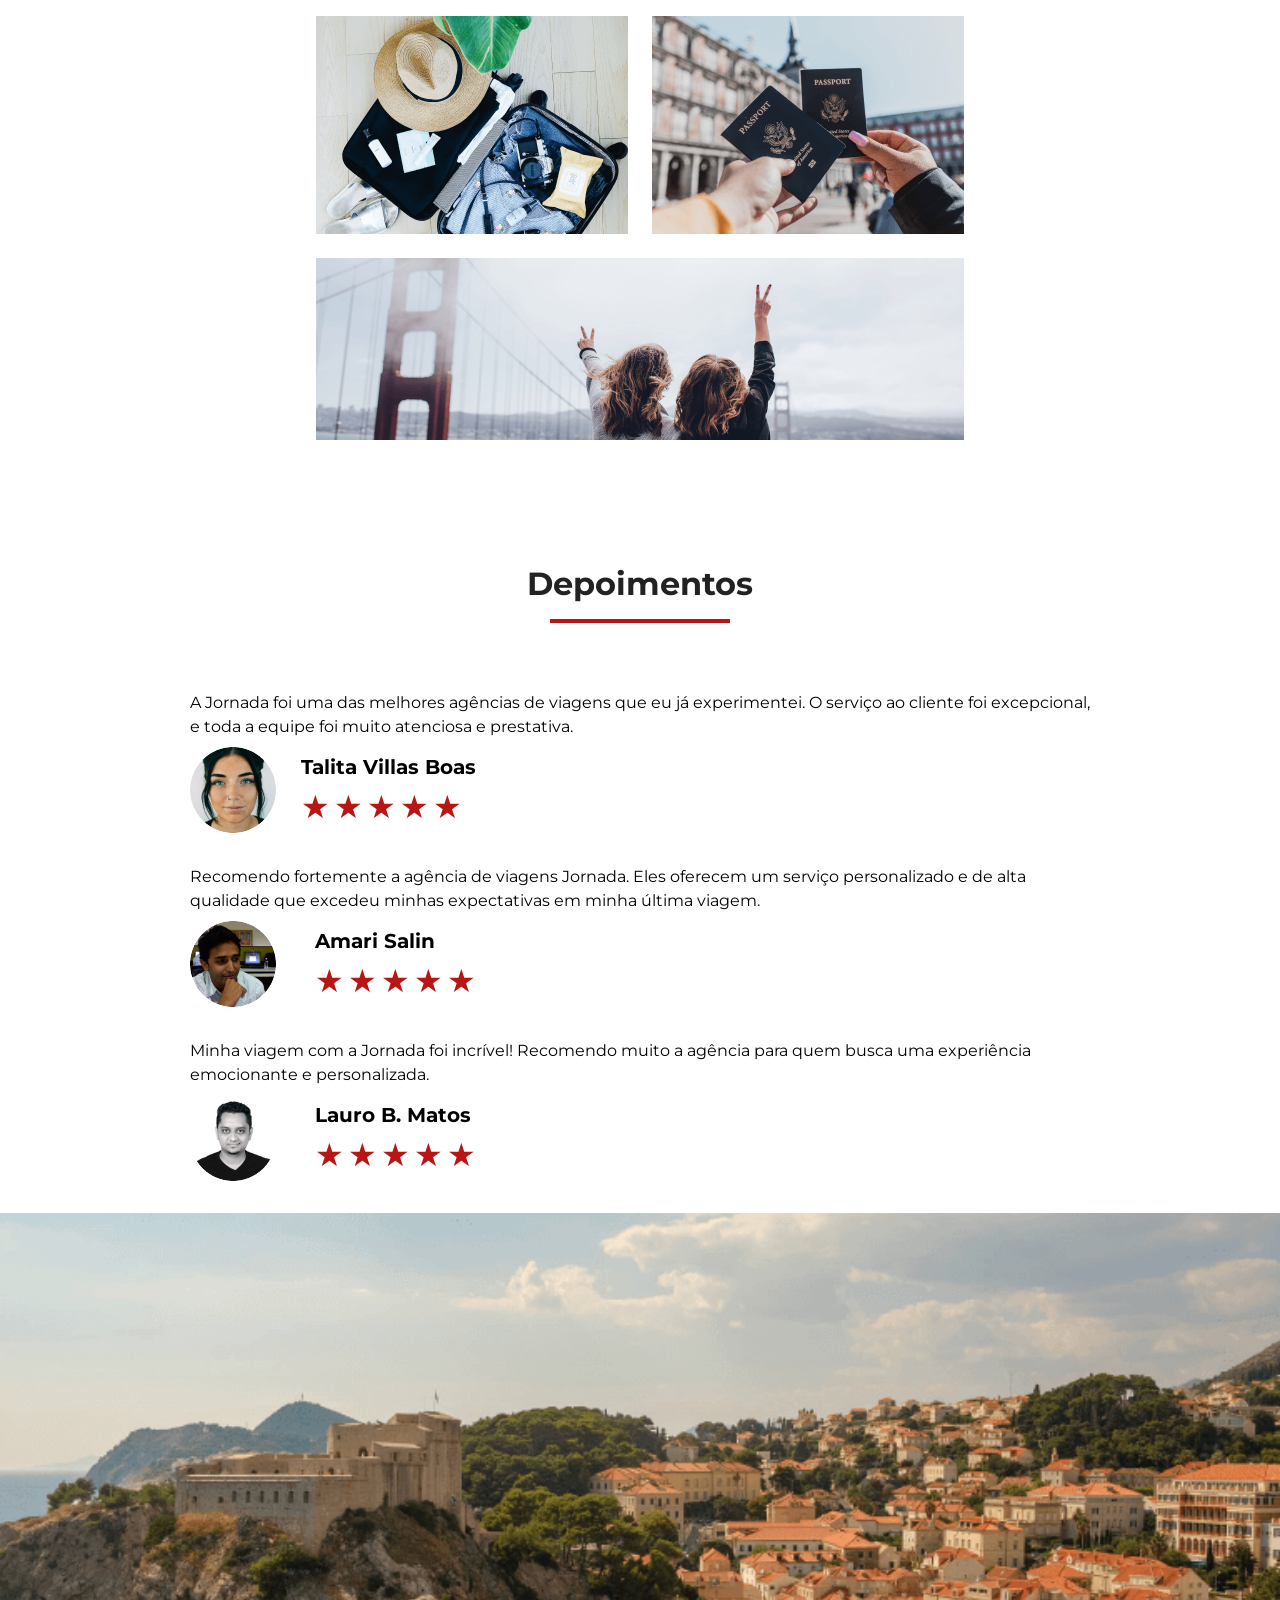
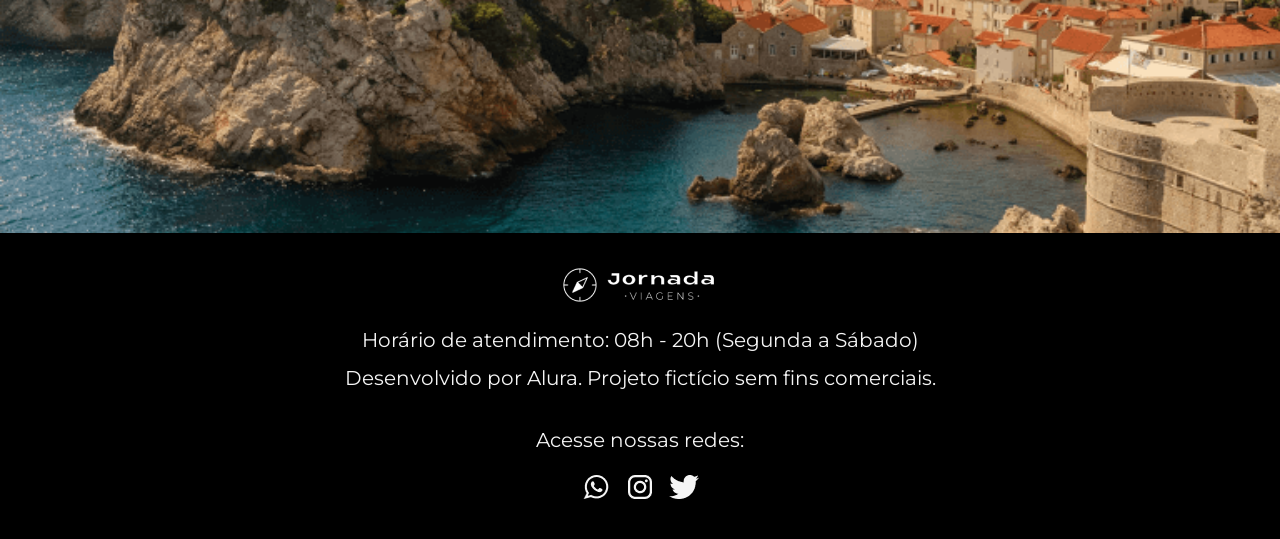
==== commit 314ecbd1: "Organizando documentos" ====
--- a/index.html
+++ b/index.html
@@ -4,7 +4,7 @@
     <meta charset="UTF-8">
     <link rel="icon" href="./favicon.svg">
     <meta name="viewport" content="width=device-width, initial-scale=1.0">
-    <linK rel="stylesheet" href="./Styles/style.css">
+    <linK rel="stylesheet" href="./styles/style.css">
     <meta name="description" content="Jornada viagens, uma agência apaixonada por criar viagens inesquecíveis!">
     <title>Jornada Viagens</title>
 </head>
@@ -104,22 +104,22 @@
             </div>
             <div class="categorias card-functions">
                 <a href="#" class="buscar" title="Filtrar por pacotes nacionais">
-                    <img class="buscar_icone buscar_icone-nacional"src="/assets/icone-pacotes/icone-pacotes-nacionais.svg" alt="Icone categoria pacotes nacionais">
+                    <img class="buscar_icone buscar_icone-nacional"src="/assets/Icone-pacotes/icone-pacotes-nacionais.svg" alt="Icone categoria pacotes nacionais">
                     <h3 class="title-default buscar_pacote">Pacotes Nacionais</h3>
                 </a>
 
                 <a href="#" class="buscar" title="Filtrar por pacotes internacionais">
-                    <img class="buscar_icone" src="/assets/icone-pacotes/icone-pacotes-internacionais.svg" alt="Icone categoria pacotes internacionais">
+                    <img class="buscar_icone" src="/assets/Icone-pacotes/icone-pacotes-internacionais.svg" alt="Icone categoria pacotes internacionais">
                     <h3 class="title-default">Pacotes Internacionais</h3>
                 </a>
 
                 <a href="#" class="buscar" title="Filtrar por pacotes transfer">
-                    <img class="buscar_icone buscar_icone-transfer" src="/assets/icone-pacotes/icone-transfer.svg" alt="Icone categoria pacotes transfer">
+                    <img class="buscar_icone buscar_icone-transfer" src="/assets/Icone-pacotes/icone-transfer.svg" alt="Icone categoria pacotes transfer">
                     <h3 class="title-default">Transfer</h3>
                 </a>
 
                 <a href="#" class="buscar" title="Filtrar por pacotes transfer">
-                    <img class="buscar_icone"src="/assets/icone-pacotes/icone-seguro-viagem.svg" alt="Icon categoria pacotes seguro de viagem">
+                    <img class="buscar_icone"src="/assets/Icone-pacotes/icone-seguro-viagem.svg" alt="Icon categoria pacotes seguro de viagem">
                     <h3 class="title-default">Seguro Viagem</h3>
                 </a>
             </div>
@@ -189,7 +189,7 @@
                         <p class="description-default">A Jornada foi uma das melhores agências de viagens que eu já experimentei. O serviço ao cliente foi excepcional, e toda a equipe foi muito atenciosa e prestativa.</p>
                     </header>
                     <footer class="perfil-cliente"> 
-                        <img class="avatar" src="/img/icone-avaliações/Talita.png" alt="Avatar do cliente 1 que realizou a avaliação">
+                        <img class="avatar" src="/img/Geral/Icone-avaliações/Pagina-inicial/Avatar-Talita.png" alt="Avatar do cliente 1 que realizou a avaliação">
                         <div>
                             <h3 class="title-default">Talita Villas Boas</h3>
                             <div class="notas">
@@ -207,7 +207,7 @@
                         <p class="description-default">Recomendo fortemente a agência de viagens Jornada. Eles oferecem um serviço personalizado e de alta qualidade que excedeu minhas expectativas em minha última viagem.</p>
                     </header>
                     <footer class="perfil-cliente"> 
-                        <img class="avatar" src="/img/icone-avaliações/Amari.png" alt="Avatar do cliente 2 que realizou a avaliação">
+                        <img class="avatar" src="/img/Geral/Icone-avaliações/Pagina-inicial/Avatar-Amari.png" alt="Avatar do cliente 2 que realizou a avaliação">
                         <div>
                             <h3 class="title-default">Amari Salin</h3>
                             <div class="notas">
@@ -225,7 +225,7 @@
                         <p class="description-default">Minha viagem com a Jornada foi incrível! Recomendo muito a agência para quem busca uma experiência emocionante e personalizada.</p>
                     </header>
                     <footer class="perfil-cliente"> 
-                        <img class="avatar" src="/img/icone-avaliações/Avatar Lauro.png" alt="Avatar do cliente 3 que realizou a avaliação">
+                        <img class="avatar" src="/img/Geral/Icone-avaliações/Pagina-inicial/Avatar-Lauro.png" alt="Avatar do cliente 3 que realizou a avaliação">
                         <div>
                             <h3 class="title-default">Lauro B. Matos</h3>
                             <div class="notas">
@@ -248,16 +248,16 @@
         <div class="screen-size div-teste">
             <article class="informacoes-contato">
                 <header class="teste-header">
-                    <img class="logo-footer" src="img/Footer/Icones/Logo-branco 1.png" alt="Logo com uma bússola branca e ao lado escrito Jornada Viagens">
+                    <img class="logo-footer" src="img/Geral/Icones-redes-sociais/Logo-branco_Jornada-viagens.png" alt="Logo com uma bússola branca e ao lado escrito Jornada Viagens">
                     <p class="description-default informacoes-funcionamento">Horário de atendimento: 08h - 20h (Segunda a Sábado)</p>
                     <p class="description-default informacoes-funcionamento">Desenvolvido por Alura. Projeto fictício sem fins comerciais.</p>
                 </header>
                 <footer class="redes">
                     <p class="description-default informacoes-funcionamento informacoes-redes">Acesse nossas redes:</p>
                     <div>
-                        <a href="#" title="Entrar em contato pelo Whatsapp"><img class="redes-sociais" src="img/Footer/Icones/Whatsapp 1.png" alt="Icone do whatsapp"></a>
-                        <a href="#" title="Entrar em contato pelo Instagram"><img class="redes-sociais" src="img/Footer/Icones/Instragam 1.png" alt="Icone do Instagram"></a> 
-                        <a href="#" title="Entrar em contato pelo Twitter"><img class="redes-sociais" src="img/Footer/Icones/Twiter 1.png" alt="Icone do Twitter"></a>
+                        <a href="#" title="Entrar em contato pelo Whatsapp"><img class="redes-sociais" src="img/Geral/Icones-redes-sociais/Whatsapp.png" alt="Icone do whatsapp"></a>
+                        <a href="#" title="Entrar em contato pelo Instagram"><img class="redes-sociais" src="img/Geral/Icones-redes-sociais/Instagram.png" alt="Icone do Instagram"></a> 
+                        <a href="#" title="Entrar em contato pelo Twitter"><img class="redes-sociais" src="img/Geral/Icones-redes-sociais/Twiter.png" alt="Icone do Twitter"></a>
                     </div>
                 </footer>
             </article>
--- a/styles/style.css
+++ b/styles/style.css
@@ -0,0 +1,9 @@
+@import url(global.css);
+@import url(header.css);
+@import url(hero.css);
+@import url(ofertas.css);
+@import url(categorias.css);
+@import url(destinos.css);
+@import url(pagamentos.css);
+@import url(depoimentos.css);
+@import url(footer.css);
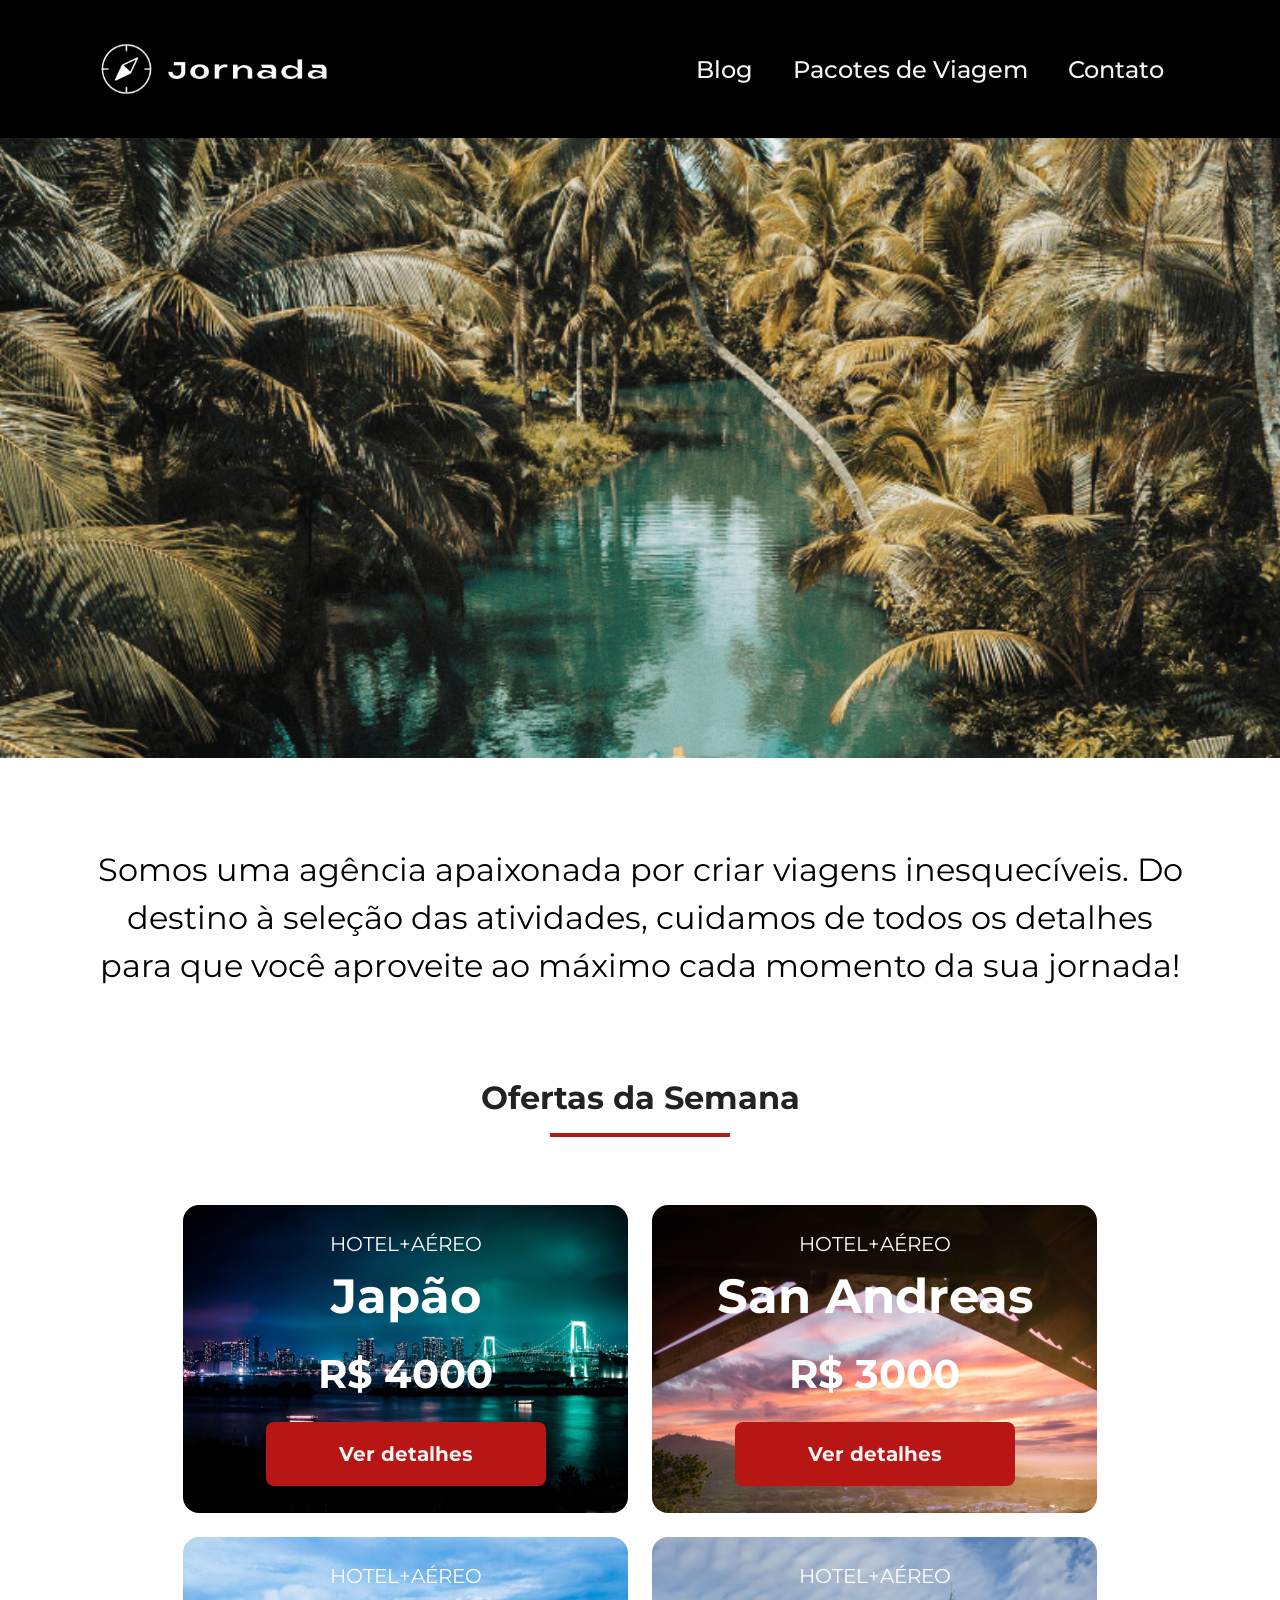
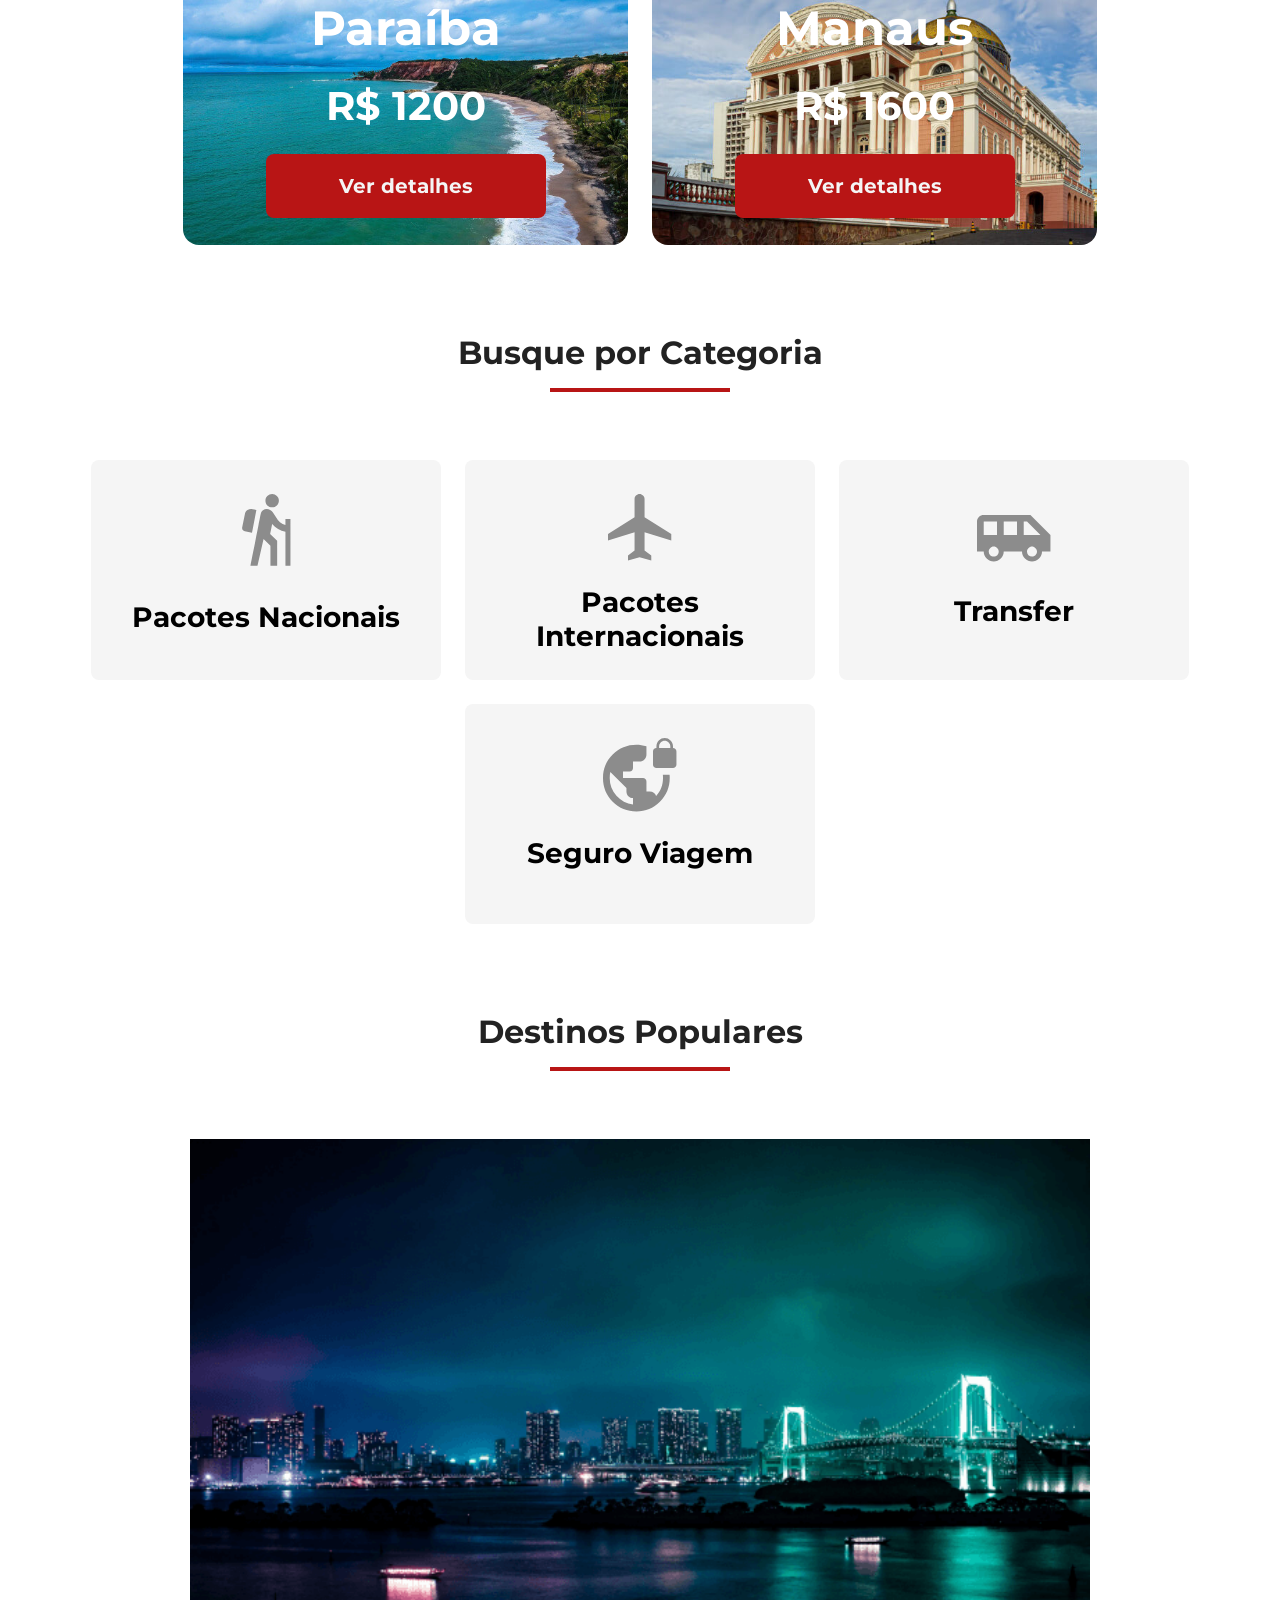
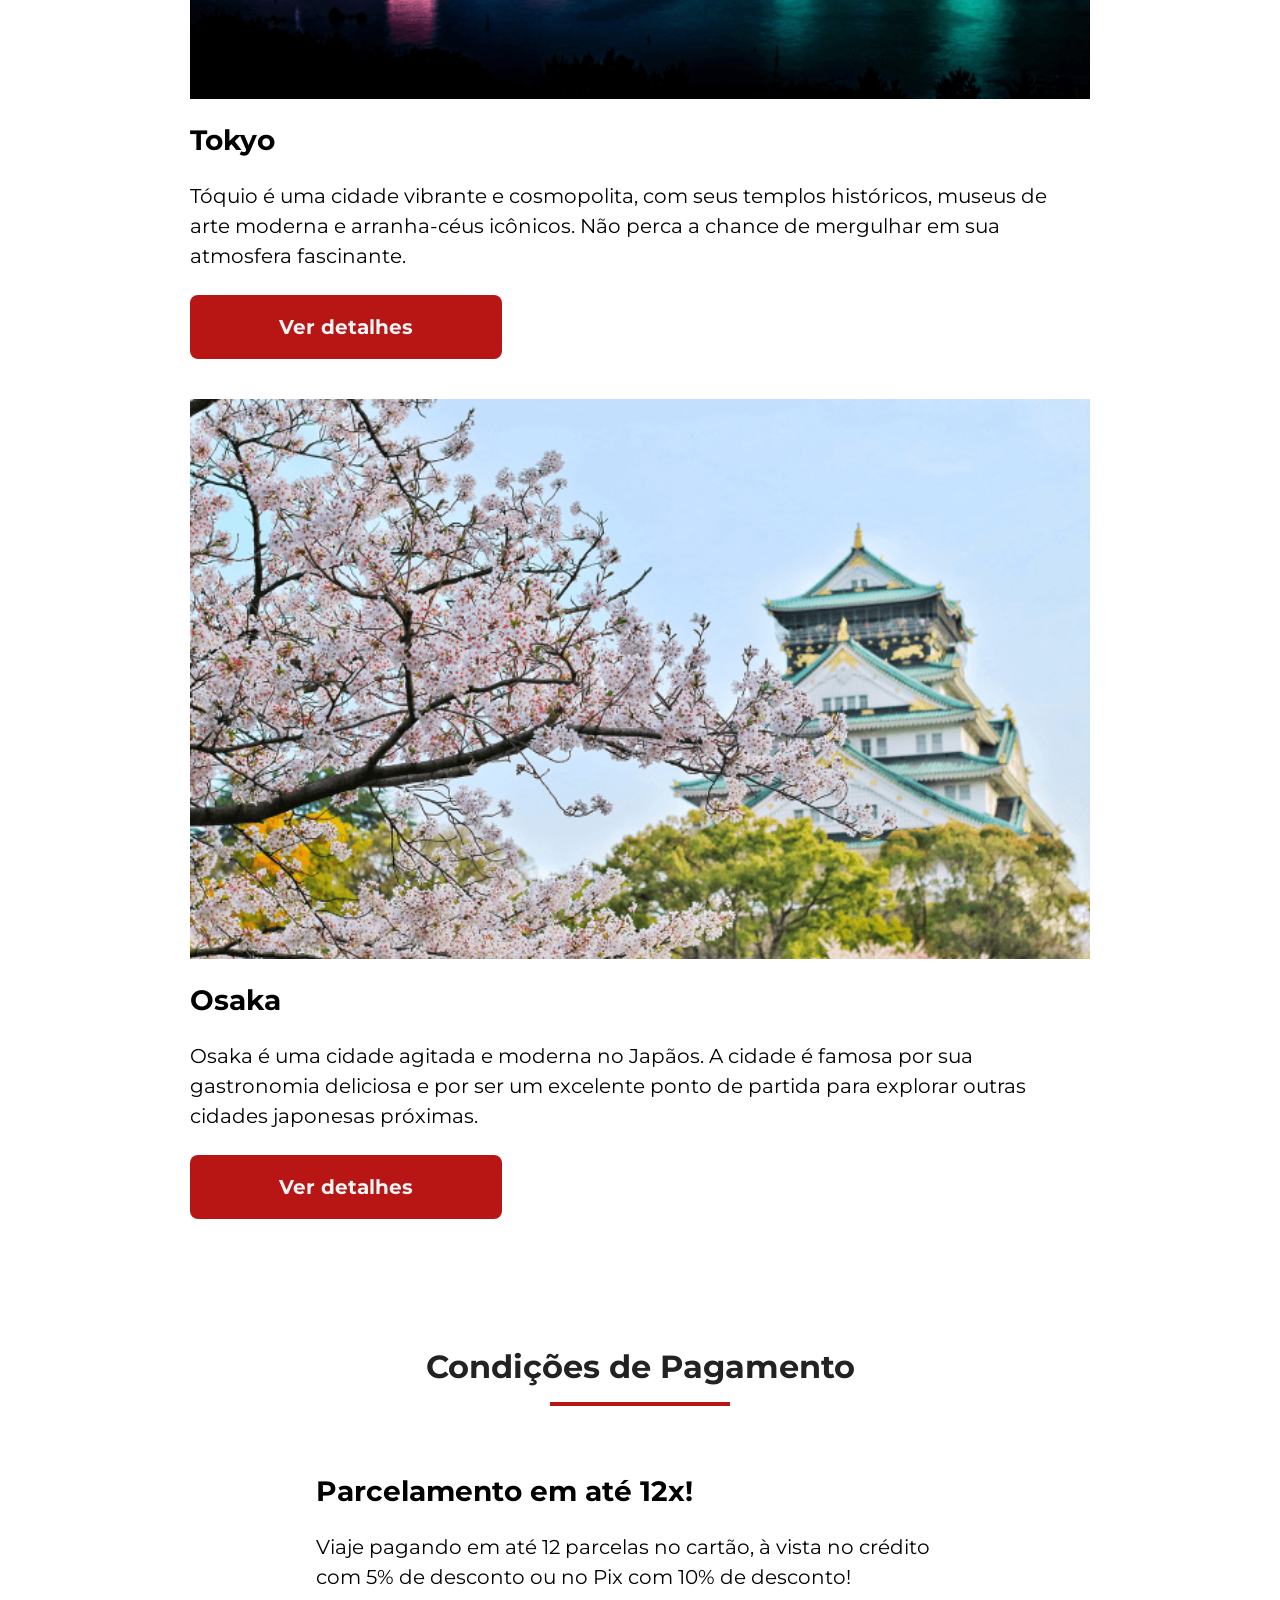
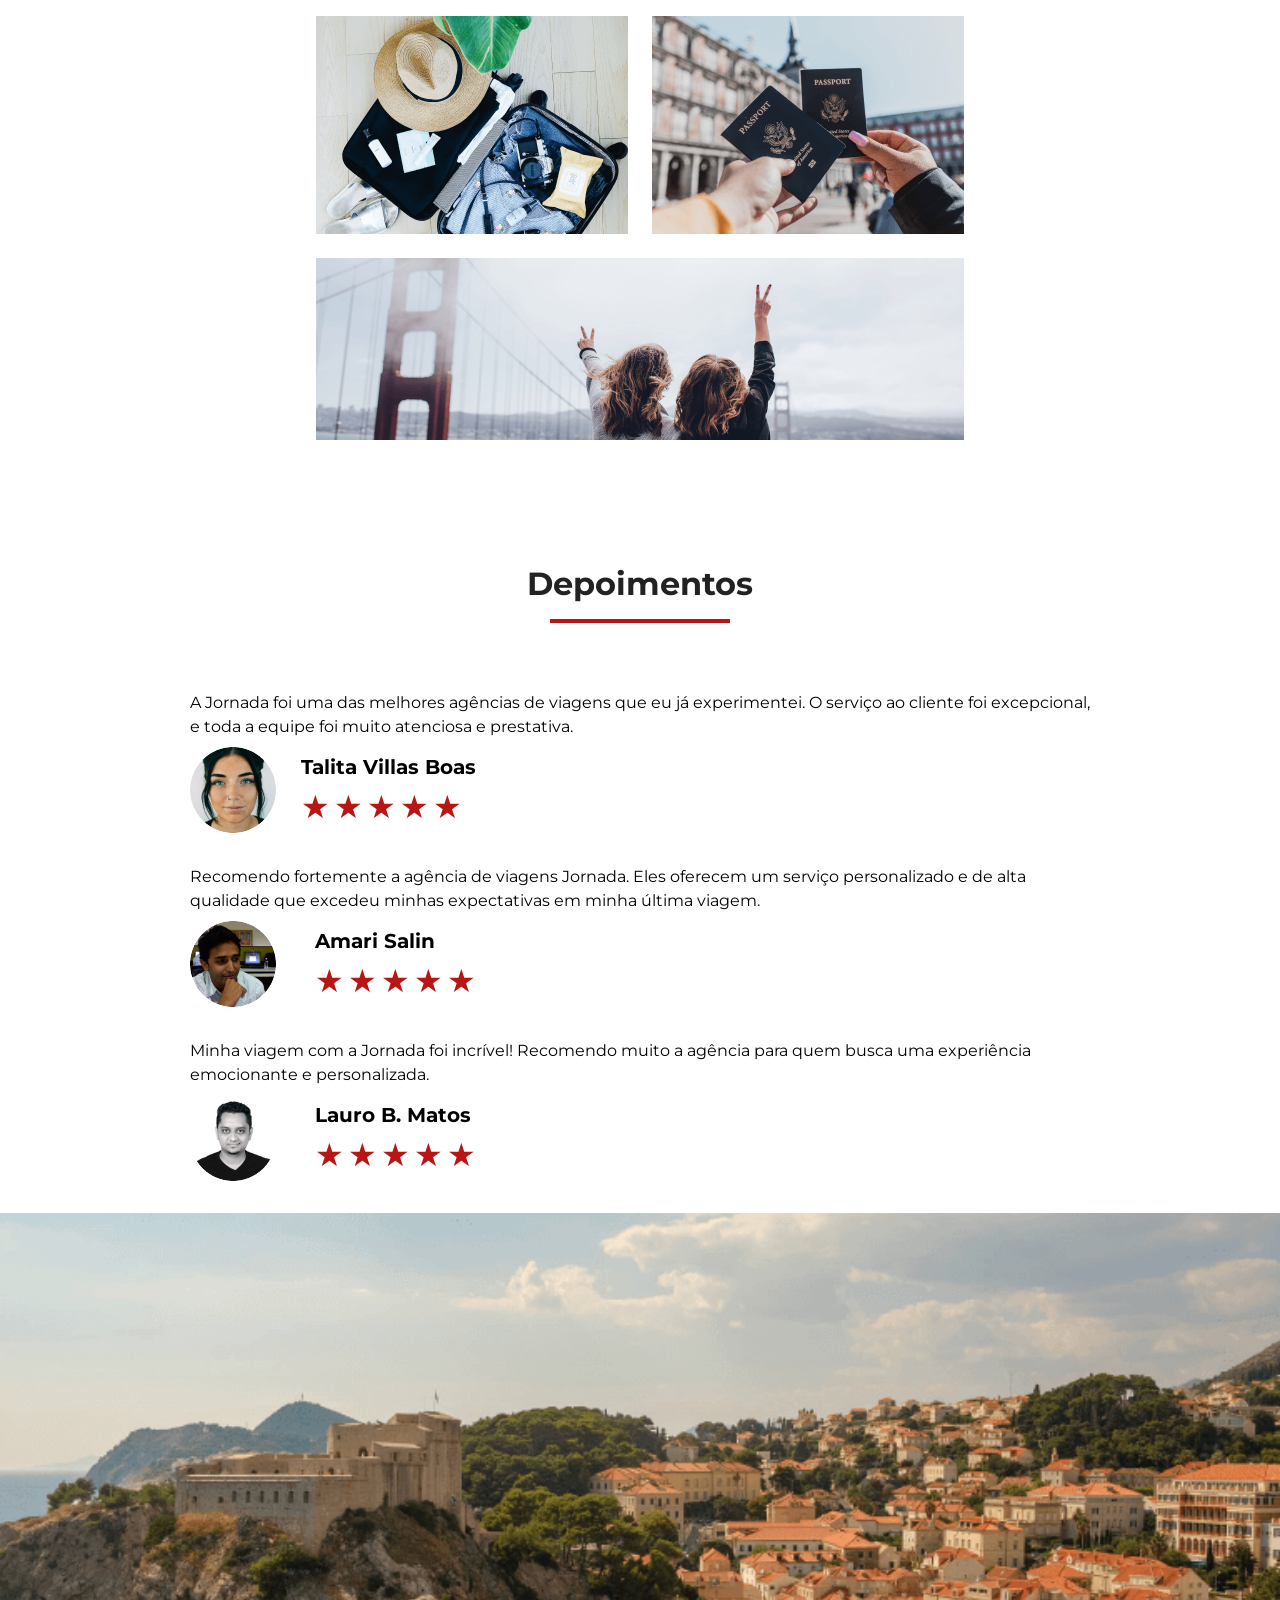
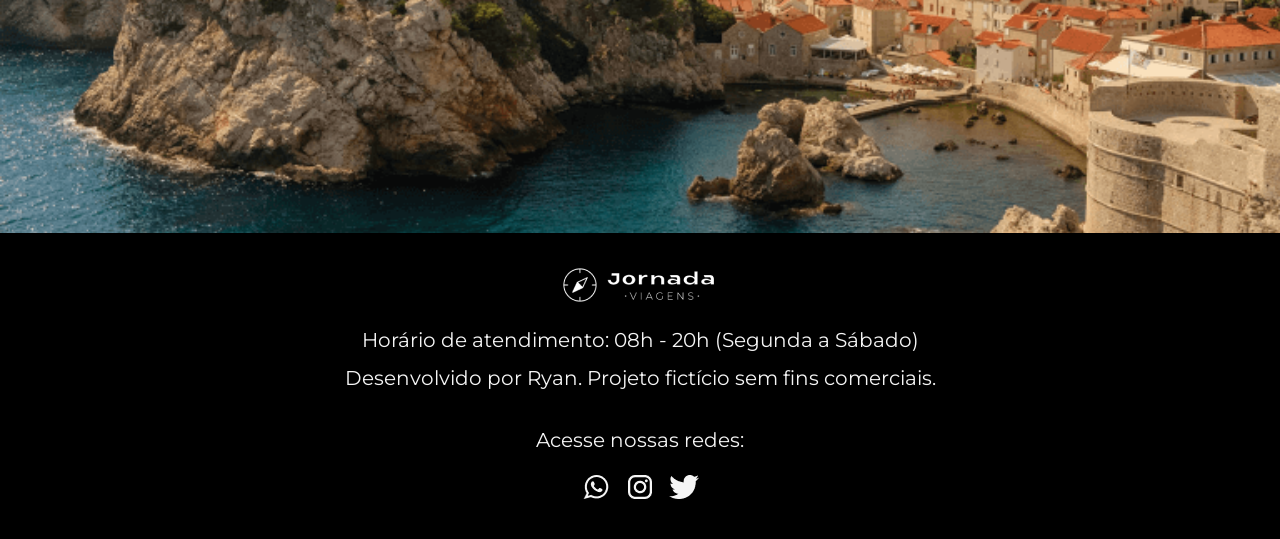
==== commit cf59f9c6: "finalizando última aba" ====
--- a/index.html
+++ b/index.html
@@ -22,9 +22,9 @@
             <input id="menu" type="checkbox" hidden>
             <nav class="navegacao-menu__lista">
                 <ul class="navegacao-menu__lista__list-links">
-                    <li><a href="#" title="Acessar Blog">Blog</a></li>
+                    <li><a href="blogpost.html"  title="Acessar Blog">Blog</a></li>
                     <li><a href="pacote-viagem.html" title="Acessar Pacote de Viagens">Pacotes de Viagem</a></li>
-                    <li><a href="#" title="Acessar Página de Contato">Contato</a></li>
+                    <li><a href="contato.html" title="Acessar Página de Contato">Contato</a></li>
                 </ul>
             </nav>
         </div>
@@ -126,7 +126,7 @@
         </section>  
 
         <section class="sessao-destino">
-            <div class="titulo-destino section-title">
+            <div class="section-title">
                 <h2>Destinos Populares</h2>
                 <hr class="red-line">
             </div>
@@ -250,7 +250,7 @@
                 <header class="teste-header">
                     <img class="logo-footer" src="img/Geral/Icones-redes-sociais/Logo-branco_Jornada-viagens.png" alt="Logo com uma bússola branca e ao lado escrito Jornada Viagens">
                     <p class="description-default informacoes-funcionamento">Horário de atendimento: 08h - 20h (Segunda a Sábado)</p>
-                    <p class="description-default informacoes-funcionamento">Desenvolvido por Alura. Projeto fictício sem fins comerciais.</p>
+                    <p class="description-default informacoes-funcionamento">Desenvolvido por Ryan. Projeto fictício sem fins comerciais.</p>
                 </header>
                 <footer class="redes">
                     <p class="description-default informacoes-funcionamento informacoes-redes">Acesse nossas redes:</p>
--- a/styles/style.css
+++ b/styles/style.css
@@ -6,4 +6,6 @@
 @import url(destinos.css);
 @import url(pagamentos.css);
 @import url(depoimentos.css);
-@import url(footer.css);+@import url(footer.css);
+@import url(formulario.css);
+@import url(sobre-local.css);
